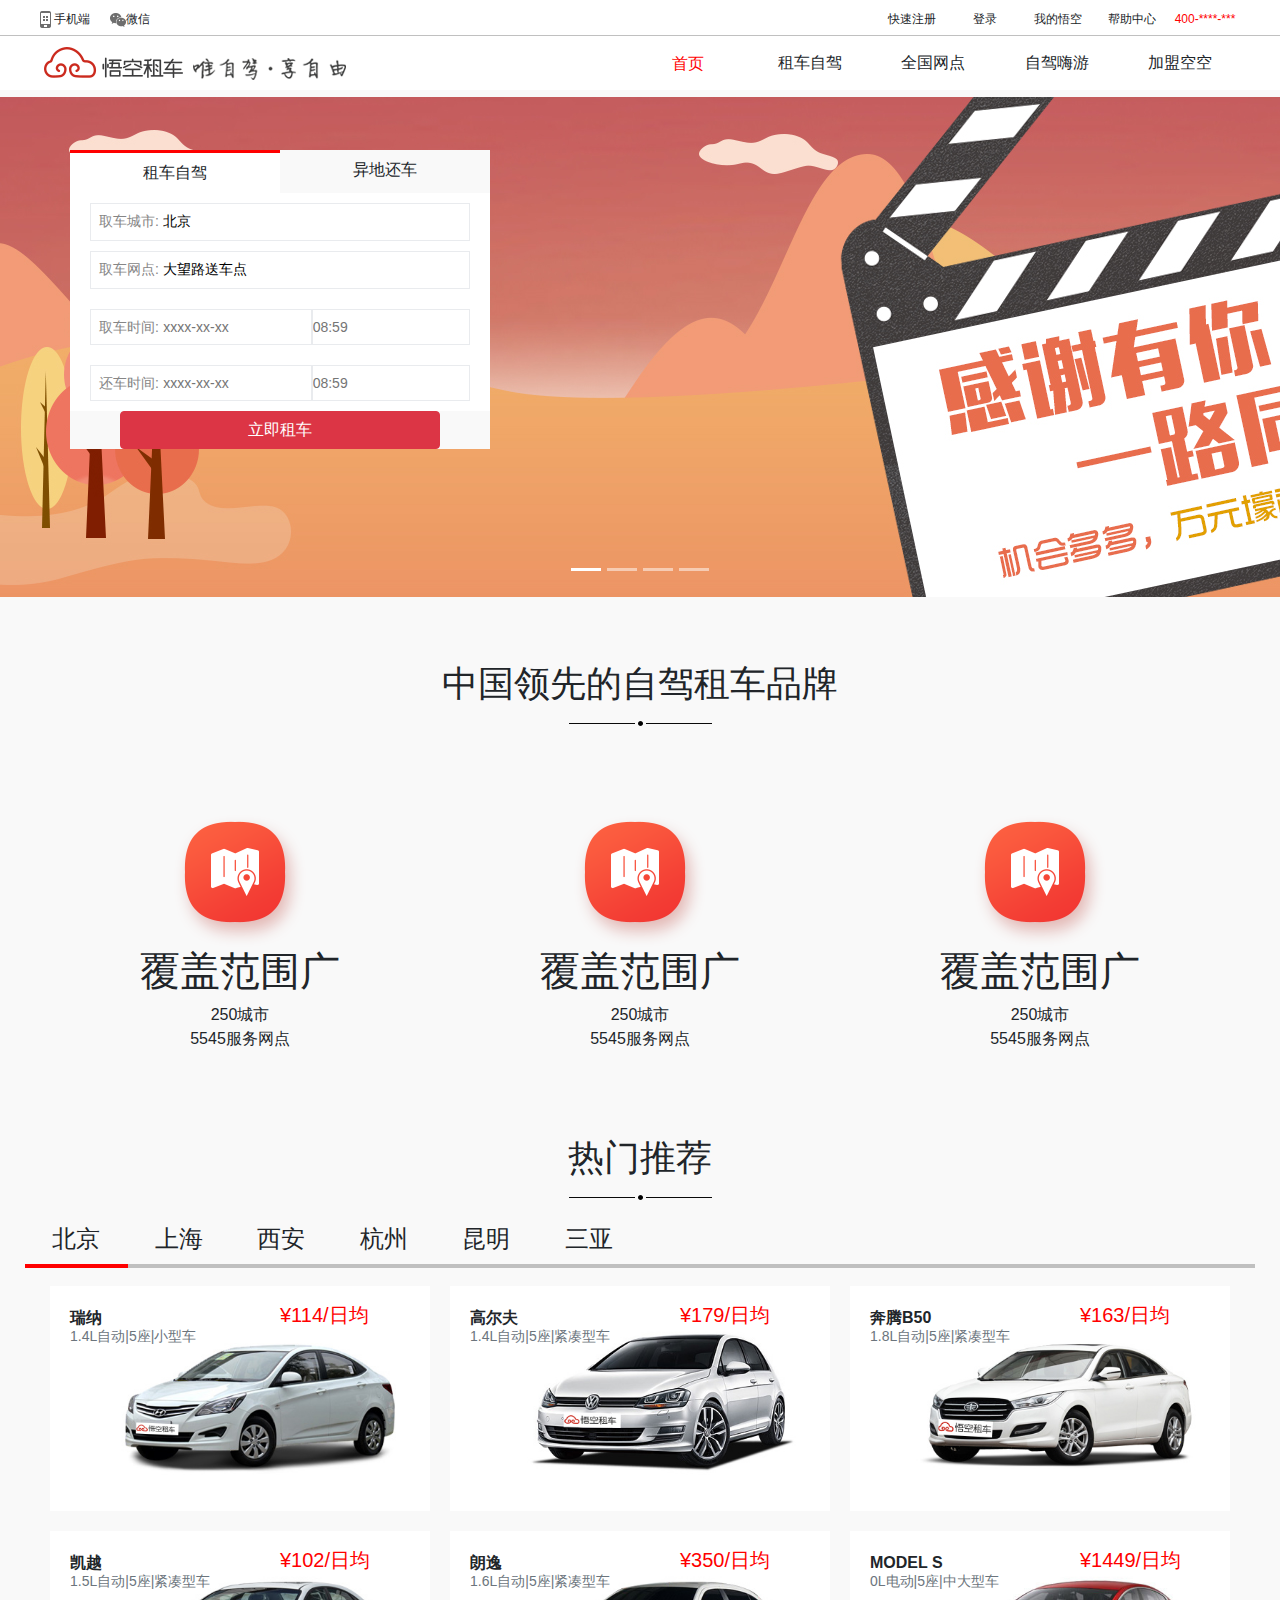
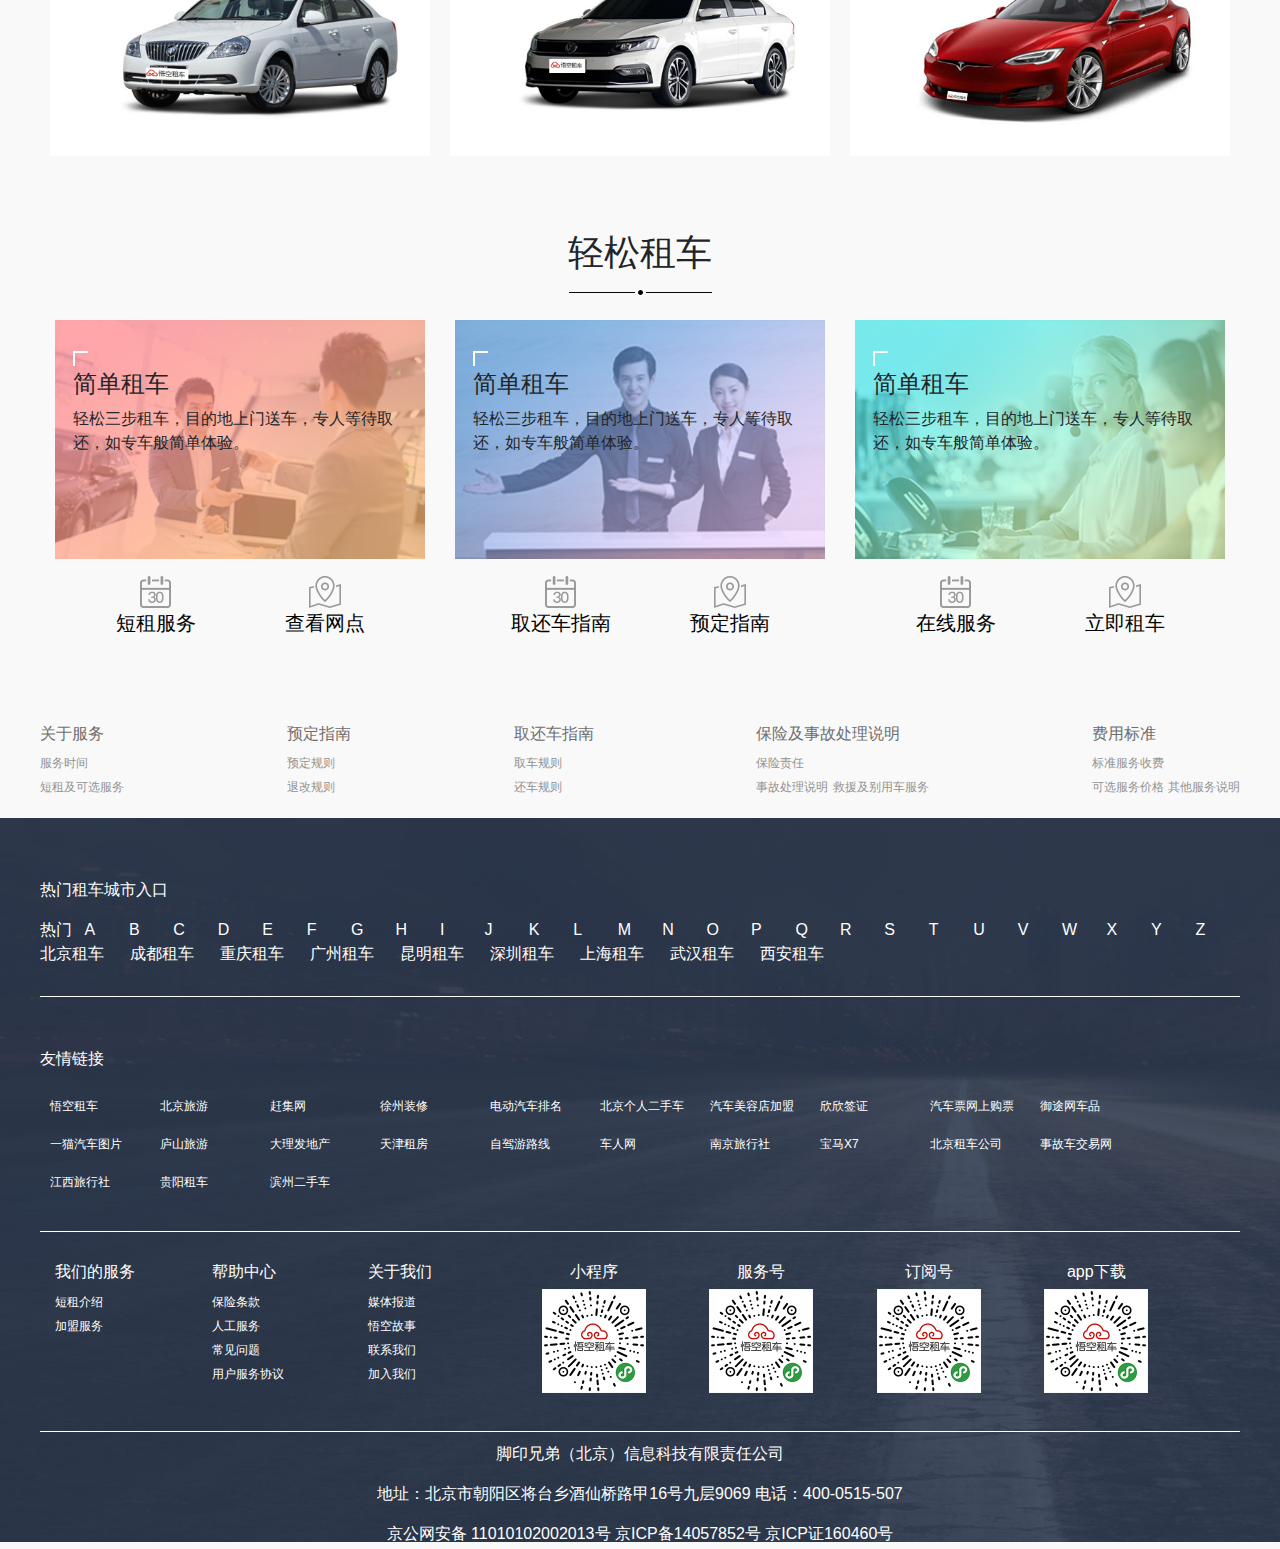
==== public/index.html @ 7f0d79b4 "Initial commit" ====
<!DOCTYPE html>
<html>
<head lang="en">
    <meta charset="UTF-8">
    <title>悟空租车</title>
    <meta name="viewport" content="width=device-width,initial-scale=1.0"/>
    <link rel="stylesheet" href="css/bootstrap.css"/>
    <script src="js/jquery.min.js"></script>
    <script src="js/popper.min.js"></script>
    <script src="js/bootstrap.min.js"></script>
    <link rel="stylesheet" href="css/index.css">

</head>
<body>
    <iframe class="my_header" src="header.html" frameborder="0" scrolling="no"></iframe>
    <div id="lunbo" class="carousel" data-ride="carousel">
        <!-- 轮播的图片-->
        <div class="carousel-inner">
            <div class="carousel-item active">
                <img src="img/wukongzuche/shouyelunbo/lunbo1.JPEG" height="500" width="1920"/></div>
            <div class="carousel-item">
                <img src="img/wukongzuche/shouyelunbo/lunbo2.JPEG" height="500" width="1920"/></div>
            <div class="carousel-item">
                <img src="img/wukongzuche/shouyelunbo/lunbo3.JPEG" height="500" width="1920"/></div>
            <div class="carousel-item">
                <img src="img/wukongzuche/shouyelunbo/lunbo4.JPEG" height="500" width="1920"/></div>
        </div>
        <!-- 导航标识符-->
        <ul class="carousel-indicators ">
            <li class="active " data-target="#lunbo" data-slide-to="0"></li>
            <li class="" data-target="#lunbo" data-slide-to="1"></li>
            <li class="" data-target="#lunbo" data-slide-to="2"></li>
            <li class="" data-target="#lunbo" data-slide-to="3"></li>
        </ul>
    </div>
    <div class="zc-search">
        <div class="row text-center">
            <div class="search-zc col-6  active">租车自驾</div>
            <div class="search-hc col-6  ">异地还车</div>
        </div>
        <div class="search-main-input">
            <label class="pl-2">取车城市:</label>
            <input class="seaech-input" type="text" value="北京" >
        </div>
        <div class="search-main-input">
            <label class="pl-2">取车网点:</label>
            <input class="seaech-input" type="text" value="大望路送车点" >
        </div>
        <div class="search-main-input1 d-flex">
                <div class="col-7">
                    <label class="pl-2">取车时间:</label>
                    <input class="seaech-input" type="text" placeholder="xxxx-xx-xx" >
                </div>
                <div class="col-5">
                    <input class="hour" type="text" placeholder="08:59">
                </div>
        </div>
        <div class="search-main-input1 d-flex">
                <div class="col-7">
                    <label class="pl-2">还车时间:</label>
                    <input class="seaech-input" type="text" placeholder="xxxx-xx-xx"  >
                </div>
                <div class="col-5">
                    <input class="hour" type="text" placeholder="08:59">
                </div>
        </div>
        <div class="text-center"><button class="btn btn-danger">立即租车</button></div>
    </div>
    <div class="zc-slogan">
        <div>中国领先的自驾租车品牌</div>
        <p><img src="img/wukongzuche/body/slogan.png" height="5" width="143"/></p>
    </div>
    <div class="desc row">
        <div class="col-4 text-center">
            <img src="img/wukongzuche/body/range_icon.png" height="132" width="132"/>
            <div class="description">
                <h1>覆盖范围广</h1>
                <p>250城市</p>
                <p>5545服务网点</p>
            </div>
        </div>
        <div class="col-4 text-center">
            <img src="img/wukongzuche/body/range_icon.png" height="132" width="132"/>
            <div class="description">
                <h1>覆盖范围广</h1>
                <p>250城市</p>
                <p>5545服务网点</p>
            </div>
        </div>
        <div class="col-4 text-center">
            <img src="img/wukongzuche/body/range_icon.png" height="132" width="132"/>
            <div class="description">
                <h1>覆盖范围广</h1>
                <p>250城市</p>
                <p>5545服务网点</p>
            </div>
        </div>
    </div>
    <div class="zc-slogan">
        <div>热门推荐</div>
        <p><img src="img/wukongzuche/body/slogan.png" height="5" width="143"/></p>
    </div>
    <div class="hot-recommend">
        <div class="row">
            <h4 class="col-1 active">北京</h4>
            <h4 class="col-1">上海</h4>
            <h4 class="col-1">西安</h4>
            <h4 class="col-1">杭州</h4>
            <h4 class="col-1">昆明</h4>
            <h4 class="col-1">三亚</h4>
            <h4 class="col-1"></h4>
            <h4 class="col-1"></h4>
            <h4 class="col-1"></h4>
            <h4 class="col-1"></h4>
            <h4 class="col-1"></h4>
            <h4 class="col-1"></h4>
        </div>
        <div class="zc-model-list d-flex">
            <div class="zc-model-item">
                <div class="zc-model-item-brand">瑞纳</div>
                <p class="zc-model-item-jianjie">1.4L自动|5座|小型车</p>
                <p class="zc-model-item-price">¥114/日均</p>
                <div class="zc-model-item-img"><img src="img/wukongzuche/body/beijing/1.jpg"  width="300px"/></div>
            </div>
            <div class="zc-model-item">
                <div class="zc-model-item-brand">高尔夫</div>
                <p class="zc-model-item-jianjie">1.4L自动|5座|紧凑型车</p>
                <p class="zc-model-item-price">¥179/日均</p>
                <div class="zc-model-item-img"><img src="img/wukongzuche/body/beijing/2.jpg"  width="300px"/></div>
            </div>
            <div class="zc-model-item">
                <div class="zc-model-item-brand">奔腾B50</div>
                <p class="zc-model-item-jianjie">1.8L自动|5座|紧凑型车</p>
                <p class="zc-model-item-price">¥163/日均</p>
                <div class="zc-model-item-img"><img src="img/wukongzuche/body/beijing/3.jpg"  width="300px"/></div>
            </div>
            <div class="zc-model-item">
                <div class="zc-model-item-brand">凯越</div>
                <p class="zc-model-item-jianjie">1.5L自动|5座|紧凑型车</p>
                <p class="zc-model-item-price">¥102/日均</p>
                <div class="zc-model-item-img"><img src="img/wukongzuche/body/beijing/4.jpg"  width="300px"/></div>
            </div>
            <div class="zc-model-item">
                <div class="zc-model-item-brand">朗逸</div>
                <p class="zc-model-item-jianjie">1.6L自动|5座|紧凑型车</p>
                <p class="zc-model-item-price">¥350/日均</p>
                <div class="zc-model-item-img"><img src="img/wukongzuche/body/beijing/5.jpg"  width="300px"/></div>
            </div>
            <div class="zc-model-item">
                <div class="zc-model-item-brand">MODEL S</div>
                <p class="zc-model-item-jianjie">0L电动|5座|中大型车</p>
                <p class="zc-model-item-price">¥1449/日均</p>
                <div class="zc-model-item-img"><img src="img/wukongzuche/body/beijing/6.jpg"  width="300px"/></div>
            </div>
        </div>
    </div>
    <div class="zc-slogan">
        <div>轻松租车</div>
        <p><img src="img/wukongzuche/body/slogan.png" height="5" width="143"/></p>
    </div>
    <div class="zc-serve mb-5">
        <div class="zc-serve-item row">
            <div class="col-4">
                <div>
                    <img src="img/wukongzuche/body/img_1.png"  width="370"/>
                    <div class="zx-serve-item-imgdesc p-3">
                        <img src="img/wukongzuche/body/zuoshang.png" height="15" width="15"/>
                        <h4>简单租车</h4>
                        <span>轻松三步租车，目的地上门送车，专人等待取还，如专车般简单体验。</span>
                    </div>
                </div>
                <div class="d-flex justify-content-around m-3">
                    <div>
                        <img src="img/wukongzuche/body/duanzu.png" height="32" width="31"/><br>
                        <a href="#">短租服务</a>
                    </div>
                    <div>
                        <img src="img/wukongzuche/body/weizhi.png" height="32" width="32"/><br>
                        <a href="#">查看网点</a>
                    </div>
                </div>
            </div>
            <div class="col-4">
                <div>
                    <img src="img/wukongzuche/body/img_2.png"  width="370"/>
                    <div class="zx-serve-item-imgdesc p-3">
                        <img src="img/wukongzuche/body/zuoshang.png" height="15" width="15"/>
                        <h4>简单租车</h4>
                        <span>轻松三步租车，目的地上门送车，专人等待取还，如专车般简单体验。</span>
                    </div>
                </div>
                <div class="d-flex justify-content-around m-3">
                    <div>
                        <img src="img/wukongzuche/body/duanzu.png" height="32" width="31"/><br>
                        <a href="#">取还车指南</a>
                    </div>
                    <div>
                        <img src="img/wukongzuche/body/weizhi.png" height="32" width="32"/><br>
                        <a href="#">预定指南</a>
                    </div>
                </div>
            </div>
            <div class="col-4">
                <div>
                    <img src="img/wukongzuche/body/img_3.png"  width="370"/>
                    <div class="zx-serve-item-imgdesc p-3">
                        <img src="img/wukongzuche/body/zuoshang.png" height="15" width="15"/>
                        <h4>简单租车</h4>
                        <span>轻松三步租车，目的地上门送车，专人等待取还，如专车般简单体验。</span>
                    </div>
                </div>
                <div class="d-flex justify-content-around m-3">
                    <div>
                        <img src="img/wukongzuche/body/duanzu.png" height="32" width="31"/><br>
                        <a href="#">在线服务</a>
                    </div>
                    <div>
                        <img src="img/wukongzuche/body/weizhi.png" height="32" width="32"/><br>
                        <a href="#">立即租车</a>
                    </div>
                </div>
            </div>
        </div>
    </div>
    <div class="zc-rightAside">
        <ul class="rightAside-box">
            <li class="box-dingdan">
                <a href="#">
                    <img class="pl-1" src="img/wukongzuche/rightaside/order.png"  width="14"/>
                    <br>
                     <span class="pl-1">订</span>
                    <br>
                    <span>单</span>
                </a>
            </li>
            <li class="box-qianbao">2</li>
            <li class="box-kefu">3</li>
            <li class="box-bangzhu">4</li>
            <li class="box-shouye">5</li>
        </ul>
    </div>
    <iframe class="my_footer" src="footer.html" frameborder="0" scrolling="no"></iframe>
</body>
</html>
---- public/css/index.css ----
*{margin:0px;padding:0px;}
body{
    background: #f9f9f9;
    position:relative;
}
#lunbo{
    position:relative;
}
iframe.my_header {
    width:100%;
    height:90px;
    margin:0 auto;
}
iframe.my_footer{
    width:100%;
    height:840px;
    margin:0 auto;
}
div.zc-slogan div{
    margin-top:60px;
    text-align: center;
    font-size: 36px;
}
div.zc-slogan p{text-align: center;}
div.desc{
    width:1200px;
    margin: 80px auto;
    cursor: pointer;
}
div.desc div.col-4 div.description p{
    margin:0;
}
div.hot-recommend,div.zc-model-list,div.zc-serve-item{
    width:1200px;
    margin:0 auto;
}
div.hot-recommend div.row h4{
    text-align: center;
    padding-bottom: 10px;
    border-bottom: 4px solid #c0c0c0;
}
div.hot-recommend div.row h4.active{
    border-bottom: 4px solid red;
}
div.zc-model-list{

    align-items: flex-start;
    flex-wrap: wrap;
}
div.zc-model-list div.zc-model-item{
    background:#fff;
    position:relative;
    width:380px;
    margin:10px;
    cursor: pointer;
    box-shadow:0px 0px 0px #888888 ;
    transition: all 0.5s ease-in-out;
}
div.zc-model-list div.zc-model-item:hover{
    box-shadow:10px 10px 5px #c8cbcf;
}
div.zc-model-list div.zc-model-item div.zc-model-item-img{
   margin-left:60px
}
div.zc-model-list div.zc-model-item div.zc-model-item-brand{
    font-size: 16px;
    font-weight: 700;
    position:absolute;
    top:20px;
    left:20px;
}
div.zc-model-list div.zc-model-item p.zc-model-item-jianjie{
    font-size:14px;
    color: #6c757d;
    position:absolute;
    top: 40px;
    left:20px;
}
div.zc-model-list div.zc-model-item p.zc-model-item-price{
    font-size:20px;
    color:red;
    position:absolute;
    top:14px;
    left:230px;
}

div.zc-serve div.zc-serve-item div.col-4{
    transition: all 0.5s;
}
div.zc-serve div.zc-serve-item div.col-4 div:first-child{
    position:relative;
}
div.zc-serve div.zc-serve-item div.col-4 div:first-child div{
    position: absolute;
    top:10px;
    left:2px;
}
div.zc-serve div.zc-serve-item div.col-4:hover{
    box-shadow:10px 10px 5px #c8cbcf;
}
div.zc-serve div.zc-serve-item div.col-4 div.d-flex div{
    text-align: center;
    cursor: pointer;
    font-size: 20px;
}
div.zc-serve div.zc-serve-item div.col-4 div.d-flex div a{
    color:#000000;
}
div.zc-serve div.zc-serve-item div.col-4 div.d-flex div a:hover{
    text-decoration: none;
    color:red;
}
div.zc-rightAside{
    position: fixed;
    bottom:0px;
    left:1480px;
}
div.zc-rightAside ul{
    list-style: none;
    text-align: center;
}
div.zc-rightAside ul.rightAside-box li{
    width:36px;height:76px;background:#9fcdff;
    color:#ffffff;
    margin-top:2px;
    border-radius: 5px;
}
div.zc-rightAside ul.rightAside-box li:hover{
    background:#c82333;
}
div.zc-rightAside ul.rightAside-box li a{
    color:#ffffff;
}
div.zc-rightAside ul.rightAside-box li a:hover{
    text-decoration: none;
}
div.zc-rightAside ul.rightAside-box li a span{
    font-size:12px;
}
div.zc-search{
    background-color: #fff;
    width:420px;
    position: absolute;
    top: 150px;left:70px;
}
div.zc-search div.text-center{
    width:420px;margin:0;
    background-color:#f9f9f9;
}
div.zc-search div.row>div{
    padding:8px 0;
}
div.zc-search div.row div.active{
    border-top:3px solid red;
    background: #fff;
}
div.zc-search div.search-main-input{
    border:1px solid #e9ebee;
    margin:10px 20px;
}
div.zc-search input{
    border:0;
    font-size:14px;line-height: 34px;
}
div.zc-search label{
    font-size:14px;color:rgb(134,134,134)
}
div.zc-search div button{
    width:320px;
}
div.zc-search div.search-main-input1{
    width:100%;padding:10px 20px;
}
div.zc-search div.search-main-input1 .col-7{
    width:70%;
    height:36px;
    padding: 0px;
    border:1px solid #e9ebee;
}
div.zc-search div.search-main-input1 .col-7 input{
    width:120px;
}
div.zc-search div.search-main-input1 .col-5 input{
    width:130px;
}
div.zc-search div.search-main-input1 .col-5{
    width:30%;
    height:36px;
    padding:0px;
    border:1px solid #e9ebee;
}
div.zc-search input.hour{
    height:33px;
}
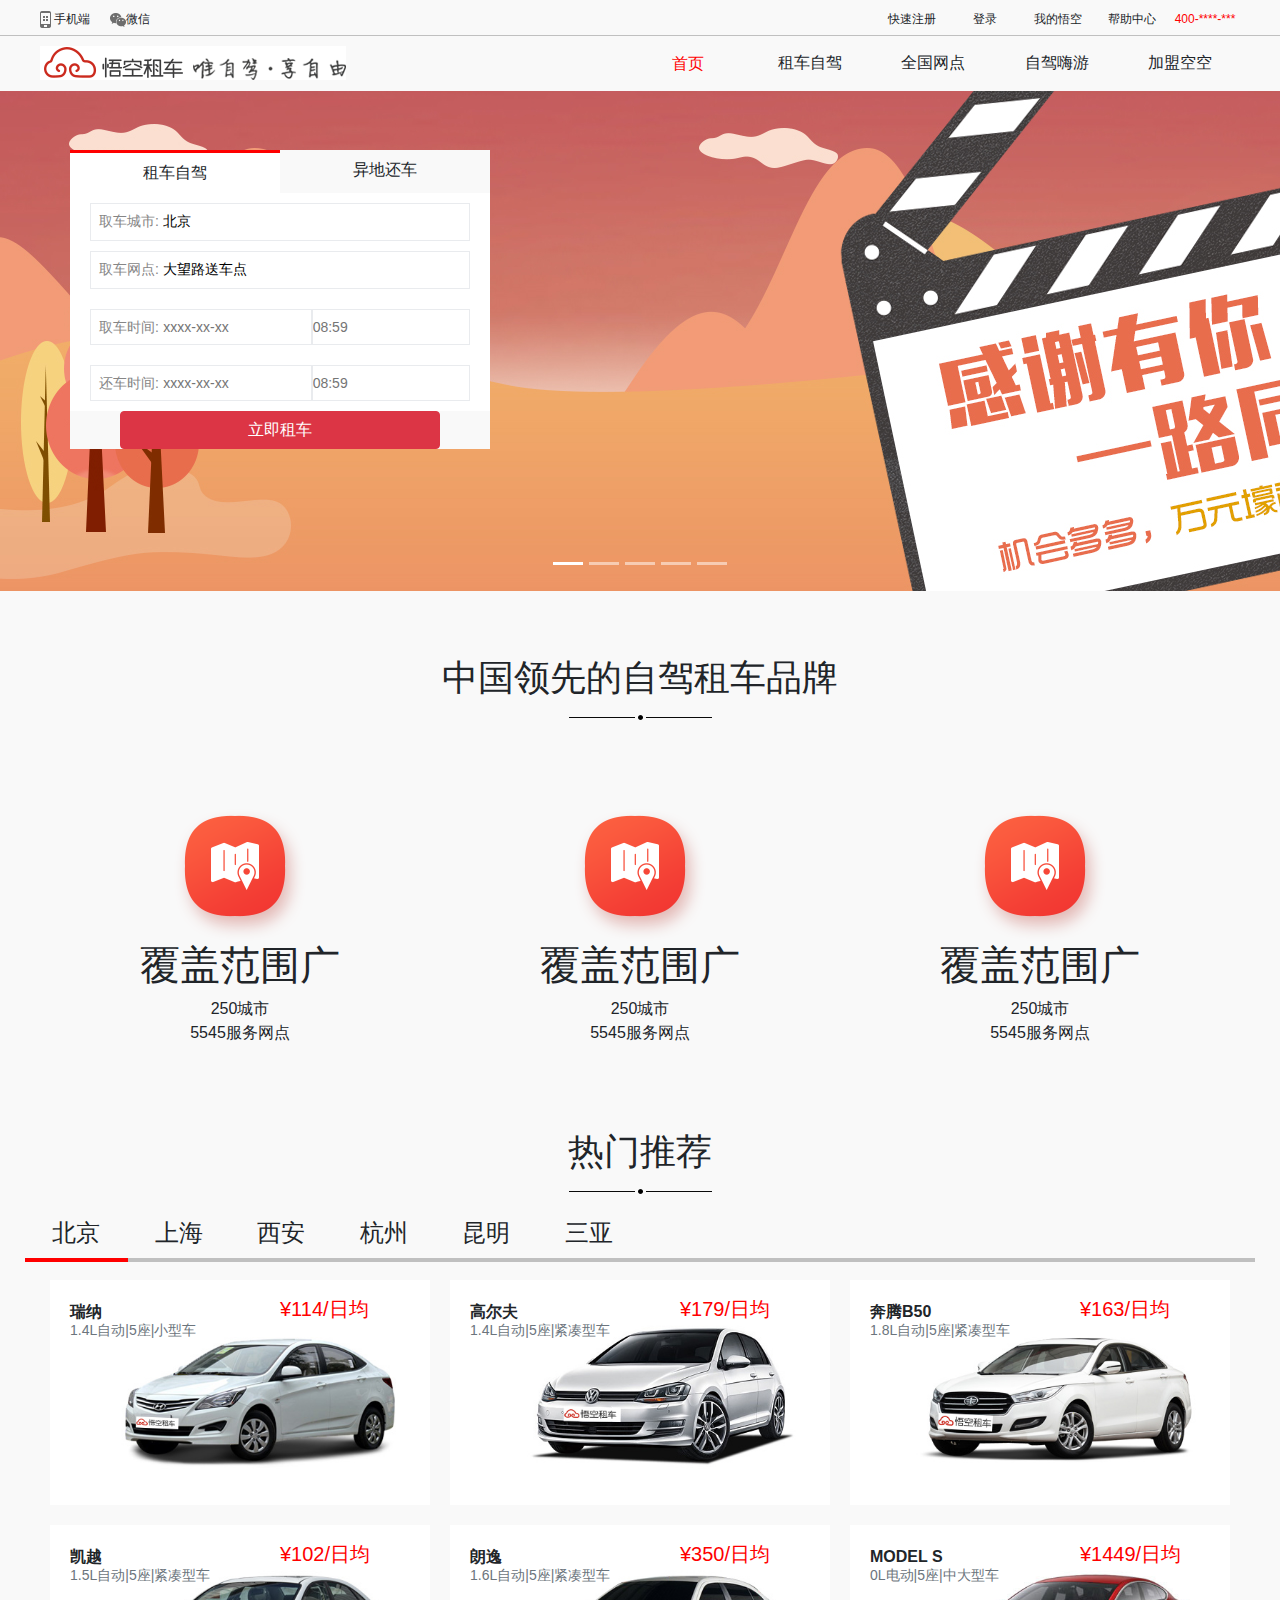
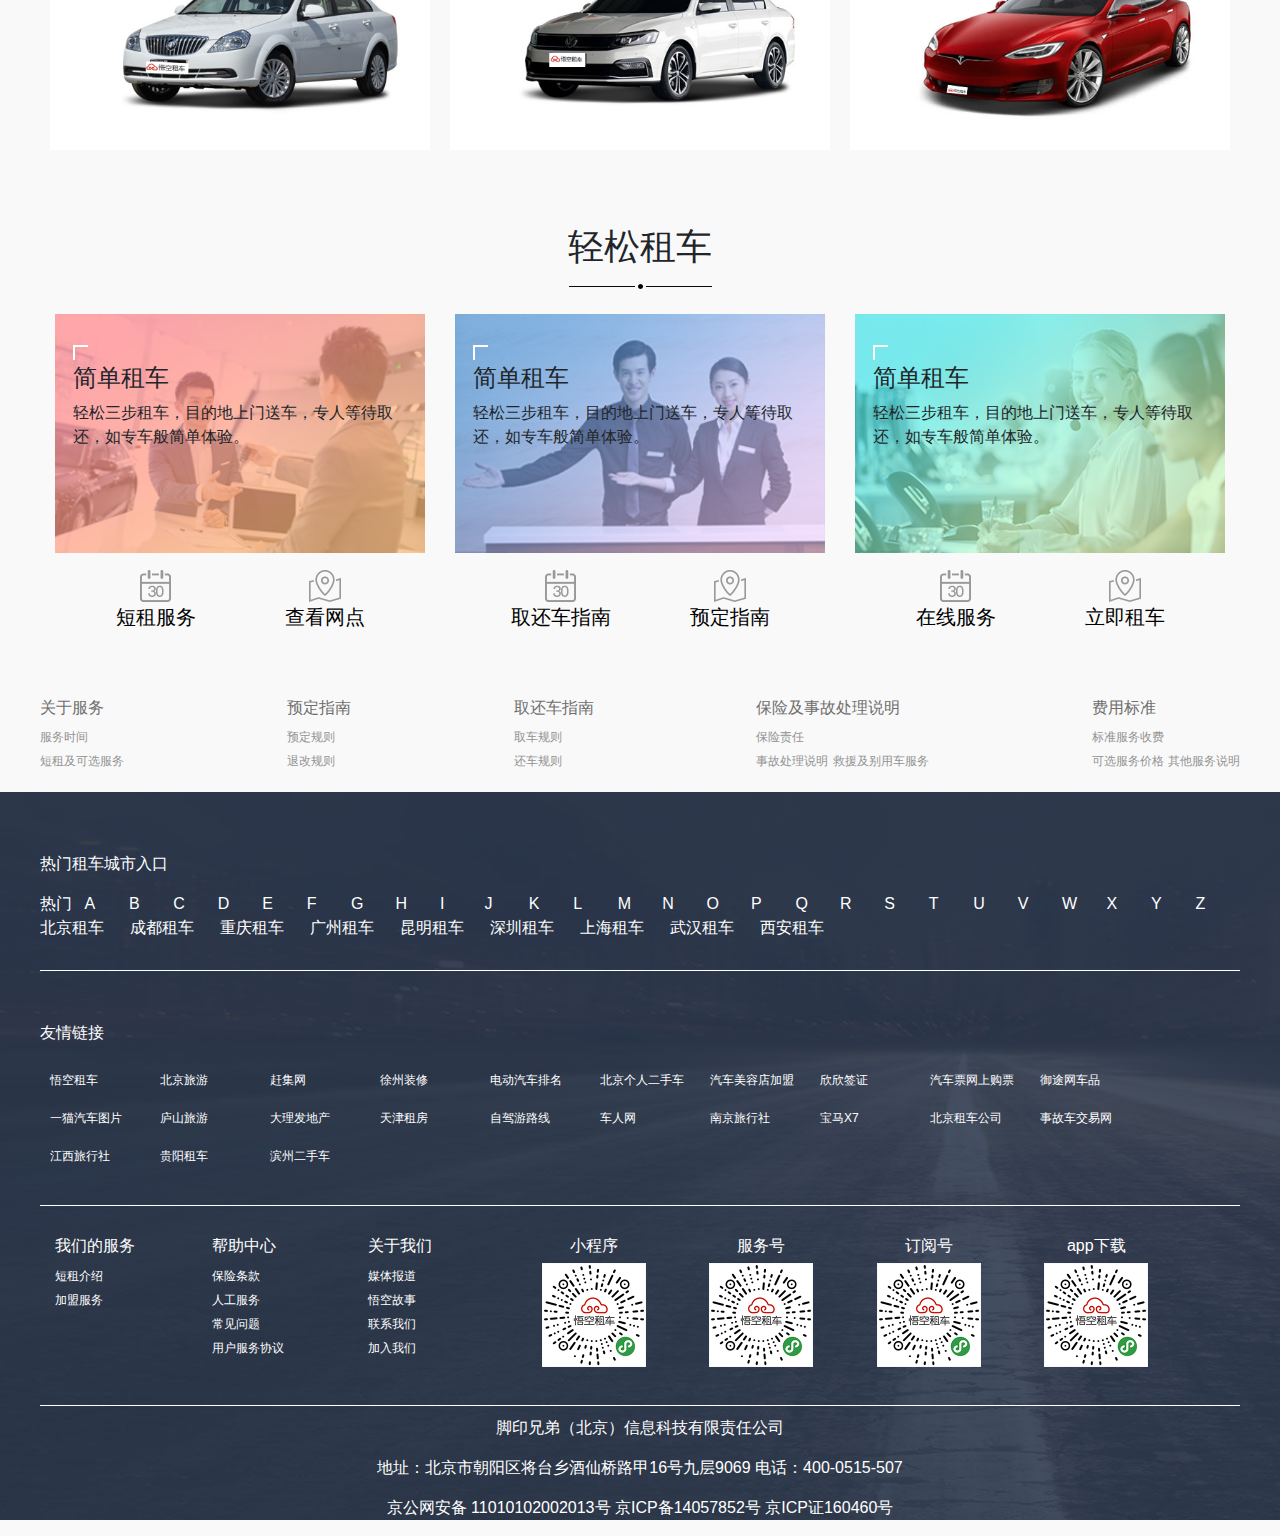
==== commit e58beced: "ldl" ====
--- a/public/index.html
+++ b/public/index.html
@@ -9,10 +9,51 @@
     <script src="js/popper.min.js"></script>
     <script src="js/bootstrap.min.js"></script>
     <link rel="stylesheet" href="css/index.css">
+    <link rel="stylesheet" href="css/header.css">
+    <link rel="stylesheet" href="css/footer.css">
 
 </head>
 <body>
-    <iframe class="my_header" src="header.html" frameborder="0" scrolling="no"></iframe>
+    <header id="header" class="w-100">
+        <div class="little-header">
+            <ul class="nav-left">
+                <li>
+                    <div class="header-phone">
+                        <img src="img/wukongzuche/daohang/phone.png" height="17" width="11"/> <span>手机端</span>
+                    </div>
+                    <div class="onover-phone d-none">
+                        <img src="img/wukongzuche/daohang/rent-app.png" height="179" width="156"/></div>
+                </li>
+                <li>
+                    <div class="header-weixin">
+                        <img src="img/wukongzuche/daohang/weixin.png" height="14" width="16"/><span>微信</span>
+                    </div>
+                    <div class="onover-weixin d-none">
+                        <img src="img/wukongzuche/daohang/wx-qacode.png" height="179" width="416"/></div>
+                </li>
+            </ul>
+            <ul class="nav-right">
+                <li id="reg">快速注册</li>
+                <li id="login">登录</li>
+                <li id="mywk">我的悟空</li>
+                <li id="help">帮助中心</li>
+                <li class="tel">400-****-***</li>
+            </ul>
+        </div>
+    </header>
+    <nav>
+        <div class="big-header">
+            <img src="img/wukongzuche/daohang/logo.png" height="34" width="306"/>
+            <ul class="big-header-tab">
+                <li class="active">首页</li>
+                <li>租车自驾</li>
+                <li>全国网点</li>
+                <li>自驾嗨游</li>
+                <li>加盟空空</li>
+            </ul>
+
+        </div>
+    </nav>
     <div id="lunbo" class="carousel" data-ride="carousel">
         <!-- 轮播的图片-->
         <div class="carousel-inner">
@@ -24,6 +65,8 @@
                 <img src="img/wukongzuche/shouyelunbo/lunbo3.JPEG" height="500" width="1920"/></div>
             <div class="carousel-item">
                 <img src="img/wukongzuche/shouyelunbo/lunbo4.JPEG" height="500" width="1920"/></div>
+            <div class="carousel-item">
+                <img src="img/wukongzuche/shouyelunbo/lunbo5.jpg" height="500" width="1920"/></div>
         </div>
         <!-- 导航标识符-->
         <ul class="carousel-indicators ">
@@ -31,6 +74,7 @@
             <li class="" data-target="#lunbo" data-slide-to="1"></li>
             <li class="" data-target="#lunbo" data-slide-to="2"></li>
             <li class="" data-target="#lunbo" data-slide-to="3"></li>
+            <li class="" data-target="#lunbo" data-slide-to="4"></li>
         </ul>
     </div>
     <div class="zc-search">
@@ -239,6 +283,186 @@
             <li class="box-shouye">5</li>
         </ul>
     </div>
-    <iframe class="my_footer" src="footer.html" frameborder="0" scrolling="no"></iframe>
+    <div class="zc-footer">
+        <div class="zc-footer-anno d-flex justify-content-between">
+            <div>
+                <p class="mb-1">关于服务</p>
+                <a href="javascript:;">服务时间</a><br>
+                <a href="javascript:;">短租及可选服务</a>
+            </div>
+            <div>
+                <p class="mb-1">预定指南</p>
+                <a href="javascript:;">预定规则</a><br>
+                <a href="javascript:;">退改规则</a>
+            </div>
+            <div>
+                <p class="mb-1">取还车指南</p>
+                <a href="javascript:;">取车规则</a><br>
+                <a href="javascript:;">还车规则</a>
+            </div>
+            <div>
+                <p class="mb-1">保险及事故处理说明</p>
+                <a href="javascript:;">保险责任</a><br>
+                <a href="javascript:;">事故处理说明</a>
+                <a href="javascript:;">救援及别用车服务</a>
+            </div>
+            <div>
+                <p class="mb-1">费用标准</p>
+                <a href="javascript:;">标准服务收费</a><br>
+                <a href="javascript:;">可选服务价格</a>
+                <a href="javascript:;">其他服务说明</a>
+            </div>
+        </div>
+        <div></div>
+        <div class="zc-footer-state">
+            <table></table>
+            <div class="zc-footer-state-enter">
+                <p>热门租车城市入口</p>
+                <div class="d-flex remenche">
+                    <a href="#">热门</a>
+                    <a href="#">A</a>
+                    <a href="#">B</a>
+                    <a href="#">C</a>
+                    <a href="#">D</a>
+                    <a href="#">E</a>
+                    <a href="#">F</a>
+                    <a href="#">G</a>
+                    <a href="#">H</a>
+                    <a href="#">I</a>
+                    <a href="#">J</a>
+                    <a href="#">K</a>
+                    <a href="#">L</a>
+                    <a href="#">M</a>
+                    <a href="#">N</a>
+                    <a href="#">O</a>
+                    <a href="#">P</a>
+                    <a href="#">Q</a>
+                    <a href="#">R</a>
+                    <a href="#">S</a>
+                    <a href="#">T</a>
+                    <a href="#">U</a>
+                    <a href="#">V</a>
+                    <a href="#">W</a>
+                    <a href="#">X</a>
+                    <a href="#">Y</a>
+                    <a href="#">Z</a>
+                </div>
+                <div class="d-flex">
+                    <a href="#">北京租车</a>
+                    <a href="#">成都租车</a>
+                    <a href="#">重庆租车</a>
+                    <a href="#">广州租车</a>
+                    <a href="#">昆明租车</a>
+                    <a href="#">深圳租车</a>
+                    <a href="#">上海租车</a>
+                    <a href="#">武汉租车</a>
+                    <a href="#">西安租车</a>
+                </div>
+                <div class="zidingyi"></div>
+            </div>
+            <div class="zc-footer-state-link">
+                <table></table>
+                <p>友情链接</p>
+                <div class="d-flex youqing">
+                    <a href="#">悟空租车</a>
+                    <a href="#">北京旅游</a>
+                    <a href="#">赶集网</a>
+                    <a href="#">徐州装修</a>
+                    <a href="#">电动汽车排名</a>
+                    <a href="#">北京个人二手车</a>
+                    <a href="#">汽车美容店加盟</a>
+                    <a href="#">欣欣签证</a>
+                    <a href="#">汽车票网上购票</a>
+                    <a href="#">御途网车品</a>
+                    <a href="#">一猫汽车图片</a>
+                    <a href="#">庐山旅游</a>
+                    <a href="#">大理发地产</a>
+                    <a href="#">天津租房</a>
+                    <a href="#">自驾游路线</a>
+                    <a href="#">车人网</a>
+                    <a href="#">南京旅行社</a>
+                    <a href="#">宝马X7</a>
+                    <a href="#">北京租车公司</a>
+                    <a href="#">事故车交易网</a>
+                    <a href="#">江西旅行社</a>
+                    <a href="#">贵阳租车</a>
+                    <a href="#">滨州二手车</a>
+                </div>
+                <div class="zidingyi"></div>
+            </div>
+            <div class="zc-footer-state-service row">
+                <div class="col-5 row">
+                    <ul class="col-4">
+                        <li><h6>我们的服务</h6></li>
+                        <li><a href="#">短租介绍</a></li>
+                        <li><a href="#">加盟服务</a></li>
+                        <li></li>
+                        <li></li>
+                    </ul>
+                    <ul class="col-4">
+                        <li><h6>帮助中心</h6></li>
+                        <li><a href="#">保险条款</a></li>
+                        <li><a href="#">人工服务</a></li>
+                        <li><a href="#">常见问题</a></li>
+                        <li><a href="#">用户服务协议</a></li>
+                    </ul>
+                    <ul class="col-4">
+                        <li><h6>关于我们</h6></li>
+                        <li><a href="#">媒体报道</a></li>
+                        <li><a href="#">悟空故事</a></li>
+                        <li><a href="#">联系我们</a></li>
+                        <li><a href="#">加入我们</a></li>
+                    </ul>
+                </div>
+                <div class="col-7 row text-center">
+                    <div class="col-3">
+                        <h6>小程序</h6>
+                        <div>
+                            <img src="img/wukongzuche/footer/xiaochengxu.png" height="104" width="104"/>
+                        </div>
+                    </div>
+                    <div class="col-3">
+                        <h6>服务号</h6>
+                        <div>
+                            <img src="img/wukongzuche/footer/xiaochengxu.png" height="104" width="104"/>
+                        </div>
+                    </div>
+                    <div class="col-3">
+                        <h6>订阅号</h6>
+                        <div>
+                            <img src="img/wukongzuche/footer/xiaochengxu.png" height="104" width="104"/>
+                        </div>
+                    </div>
+                    <div class="col-3">
+                        <h6>app下载</h6>
+                        <div>
+                            <img src="img/wukongzuche/footer/xiaochengxu.png" height="104" width="104"/>
+                        </div>
+                    </div>
+                </div>
+                <div class="zidingyi"></div>
+            </div>
+            <div class="zc-footer-state-power text-center">
+                <p>脚印兄弟（北京）信息科技有限责任公司</p>
+                <p>地址：北京市朝阳区将台乡酒仙桥路甲16号九层9069 电话：400-0515-507</p>
+                <p>京公网安备 11010102002013号  京ICP备14057852号  京ICP证160460号</p>
+            </div>
+        </div>
+    </div>
+    <script>
+        var reg=document.getElementById("reg");
+        var login=document.getElementById("login");
+        var mywk=document.getElementById("mywk");
+        var help=document.getElementById("help");
+        reg.onclick=function(){
+            location.href="reg.html"
+        }
+        login.onclick=function(){
+            location.href="login.html"
+        }
+        help.onclick=function(){
+            location.href="help.html"
+        }
+    </script>
 </body>
 </html>--- a/public/css/index.css
+++ b/public/css/index.css
@@ -5,16 +5,6 @@
 }
 #lunbo{
     position:relative;
-}
-iframe.my_header {
-    width:100%;
-    height:90px;
-    margin:0 auto;
-}
-iframe.my_footer{
-    width:100%;
-    height:840px;
-    margin:0 auto;
 }
 div.zc-slogan div{
     margin-top:60px;
--- a/public/css/header.css
+++ b/public/css/header.css
@@ -0,0 +1,82 @@
+*{
+    margin:0px;padding:0px;
+    list-style: none;
+    text-decoration: none;
+    border: 0;
+    outline: 0;
+    vertical-align: baseline;
+    background: transparent;
+}#header{
+    padding-top:10px;
+    border-bottom:1px solid #c0c0c0;
+ }
+
+#header .little-header{
+    width: 1200px;
+    height:25px;
+    margin: 0 auto;
+    font-size: 12px;
+}
+
+div.little-header ul.nav-left{
+    display:inline-block;
+}
+div.little-header ul.nav-left li{
+    width:70px;
+    float:left;
+}
+div.little-header ul.nav-left li:hover{
+    color:red;
+    cursor: pointer;
+    transform: scale(0.99) translate(1px,1px);
+}
+div.little-header ul.nav-right li:not(:last-child):hover{
+    color:red;
+    transform: scale(0.99) translate(1px,1px);
+    cursor: pointer;
+}
+
+div.little-header ul.nav-right{
+    float:right;
+}
+
+div.little-header ul.nav-right li.tel{
+    color:red;
+}
+div.little-header ul.nav-right li{
+    display:inline-block;
+    width:70px;
+    text-align: center;
+}
+nav {
+    padding-top:10px;
+}
+nav .big-header{
+    width: 1200px;
+    margin: 0 auto;
+    font-size: 12px;
+}
+nav .big-header .big-header-tab{
+    float:right;
+}
+nav .big-header .big-header-tab li{
+    display:inline-block;
+    padding-top:5px;
+    font-size:16px;
+    width:120px;
+    text-align: center;
+}
+nav .big-header .big-header-tab li:hover{
+    color:red;
+    cursor: pointer;
+    transform: scale(0.99) translate(1px,1px);
+}
+nav .big-header .big-header-tab li.active{
+    color:red;
+    transform: scale(0.99) translate(1px,1px);
+    /*box-shadow:10px 10px 5px #888888;*/
+    border-radius: 4px;
+}
+
+
+
--- a/public/css/footer.css
+++ b/public/css/footer.css
@@ -0,0 +1,81 @@
+*{
+    margin:0px;padding:0px;
+    list-style: none;
+    text-decoration: none;
+    border: 0;
+    outline: 0;
+    vertical-align: baseline;
+}
+body{
+    background: #f9f9f9;
+}
+div.zc-footer{
+    width:100%;
+}
+div.zc-footer div.zc-footer-anno{
+    width:1200px;
+    margin:20px auto;
+}
+div.zc-footer div.zc-footer-anno div{
+    text-align: left;
+}
+div.zc-footer div.zc-footer-anno div p{
+    color:#6e6e6e;
+    font-size:16px;
+}
+div.zc-footer div.zc-footer-anno div a{
+    color:#939393;
+    font-size:12px;
+}
+div.zc-footer div.zc-footer-state{
+    color:#ffffff;
+    background:url(../img/wukongzuche/footer/rectangle.png) no-repeat;
+}
+div.zc-footer div.zc-footer-state>div{
+    width:1200px;
+    margin:10px auto;
+}
+div.zc-footer div.zc-footer-state div div.d-flex a:hover{
+    color:#c82333;
+    text-decoration: none;
+}
+div.zc-footer div.zc-footer-state div.zc-footer-state-enter div.remenche a:first-child:hover{
+    color:#ffffff;
+}
+div.zc-footer div.zc-footer-state div.zc-footer-state-enter{
+    margin-top:60px;
+    margin-bottom:50px;
+}
+div.zc-footer div.zc-footer-state div.zidingyi{
+    width:1200px;
+    margin:30px auto  0px  auto;
+    height:1px;
+    background:#ffffff;
+}
+div.zc-footer div.zc-footer-state div.zc-footer-state-link {
+    margin-top:20px;
+}
+div.zc-footer div.zc-footer-state div div.d-flex a{
+    color:#ffffff;
+    display: inline-block;
+    width:90px;
+}
+div.zc-footer div.zc-footer-state div.zc-footer-state-link div.d-flex{
+    flex-wrap: wrap;
+}
+div.zc-footer div.zc-footer-state div.zc-footer-state-link div.d-flex a{
+    display: inline-block;
+    margin:10px;
+    font-size:12px;
+}
+div.zc-footer-state div.zc-footer-state-service>div{
+    margin-top:20px;
+}
+div.zc-footer-state div.zc-footer-state-service>div.col-5 ul li:not(:first-child) a{
+    color: #ffffff;
+    font-size:12px;
+}
+div.zc-footer-state div.zc-footer-state-service>div.col-5 ul li:not(:first-child) a:hover{
+    color:red;text-decoration: none;
+}
+
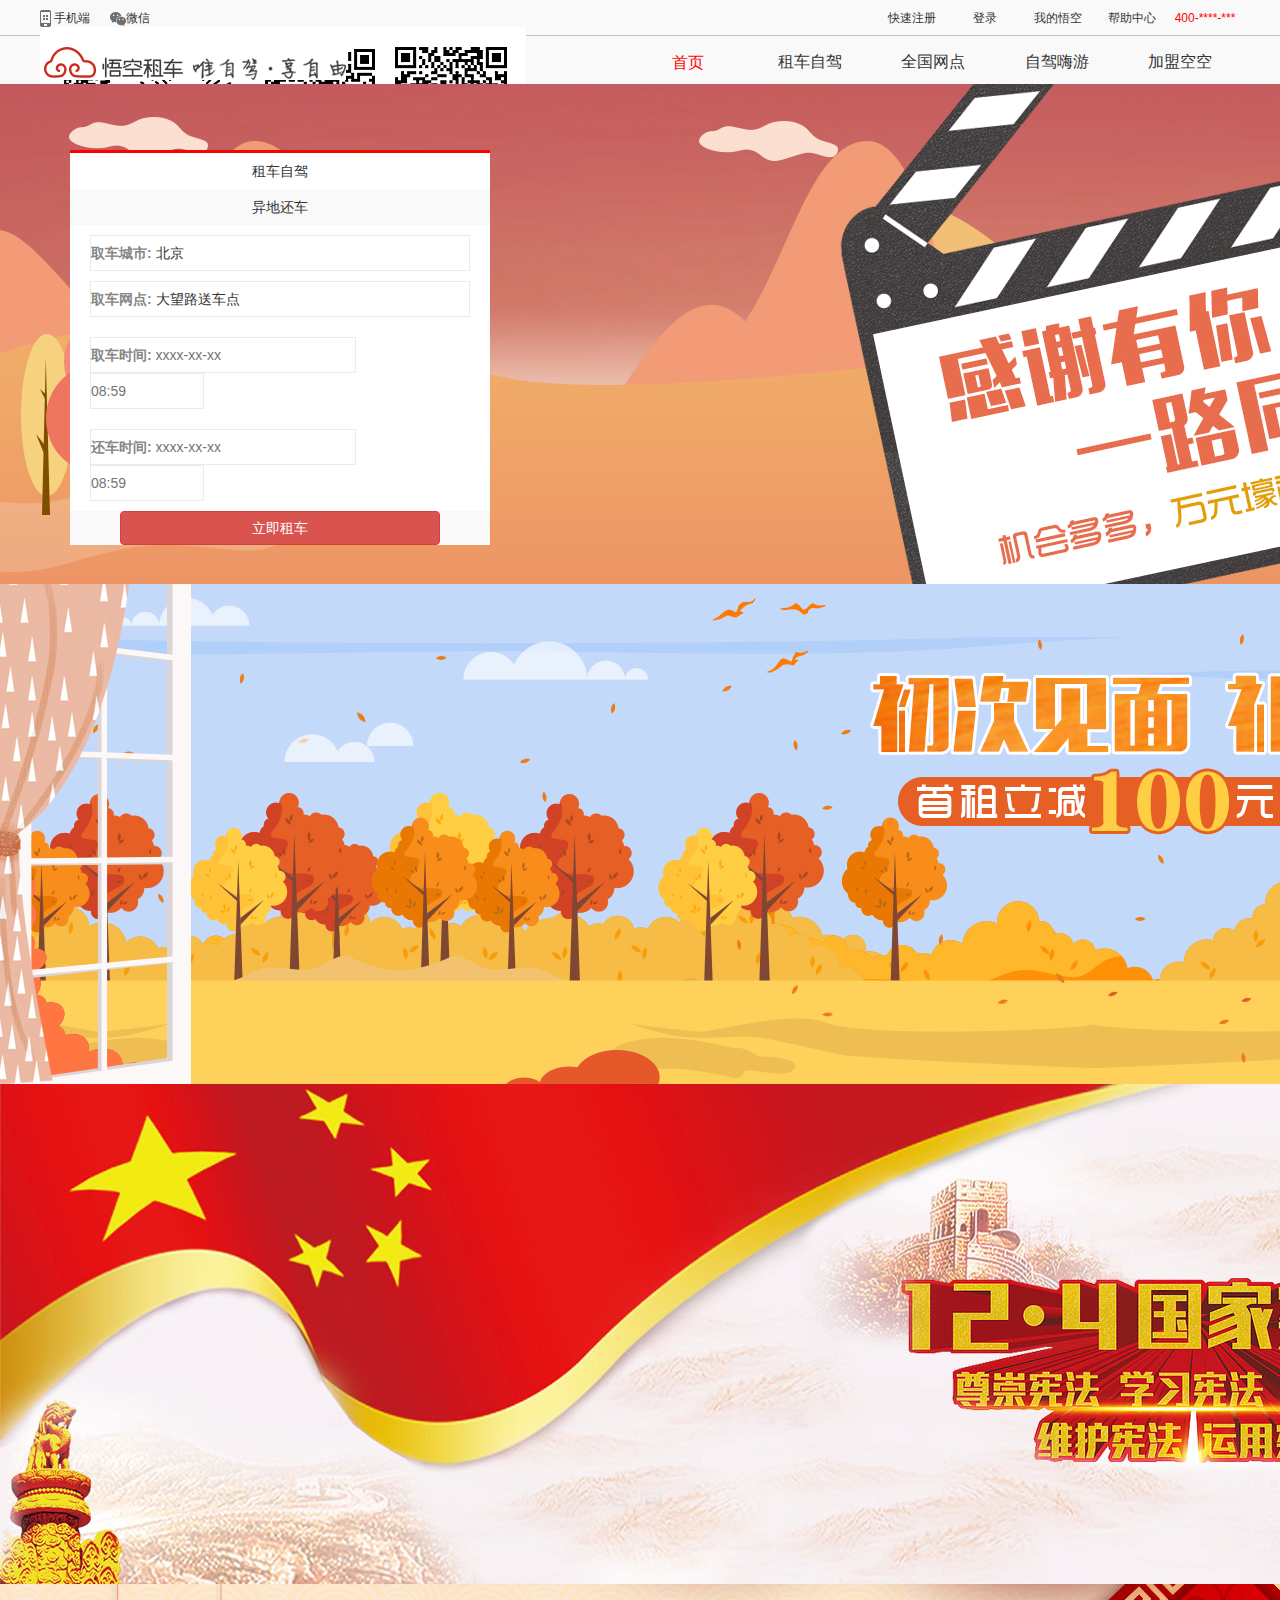
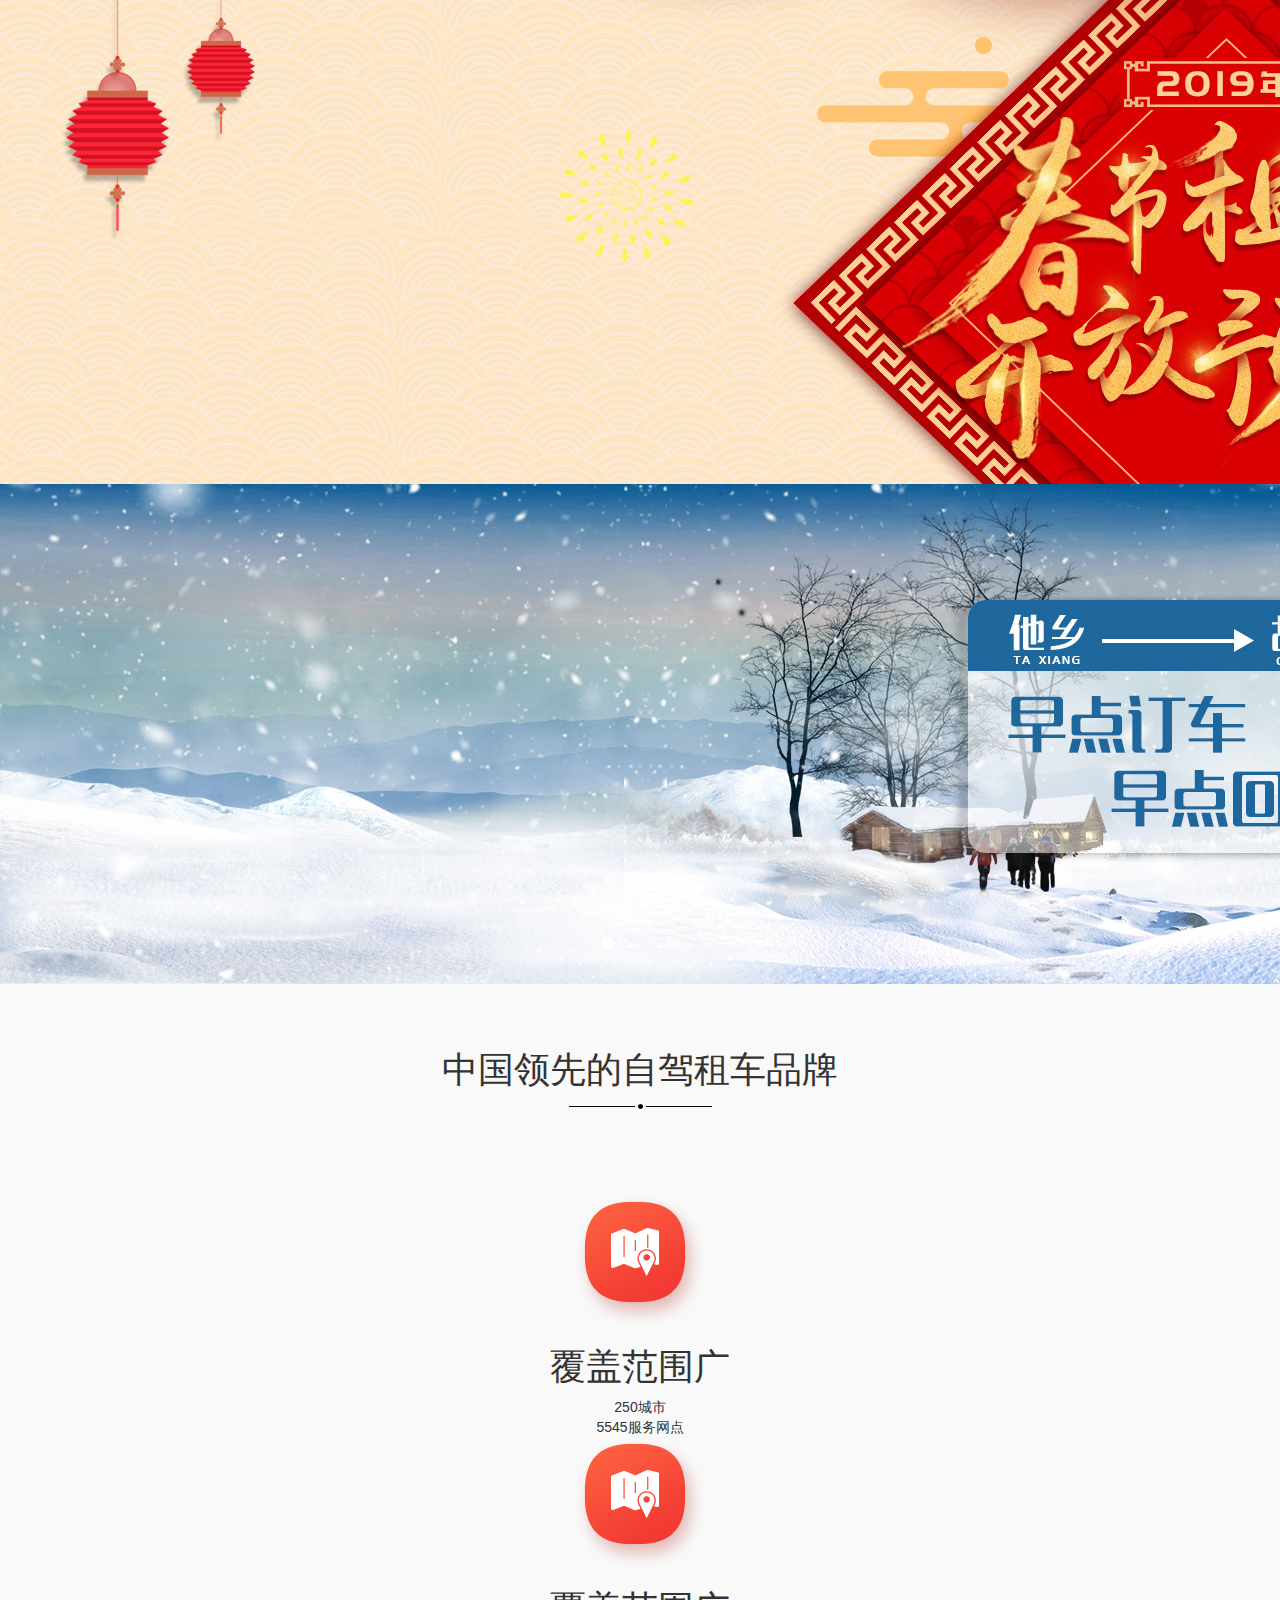
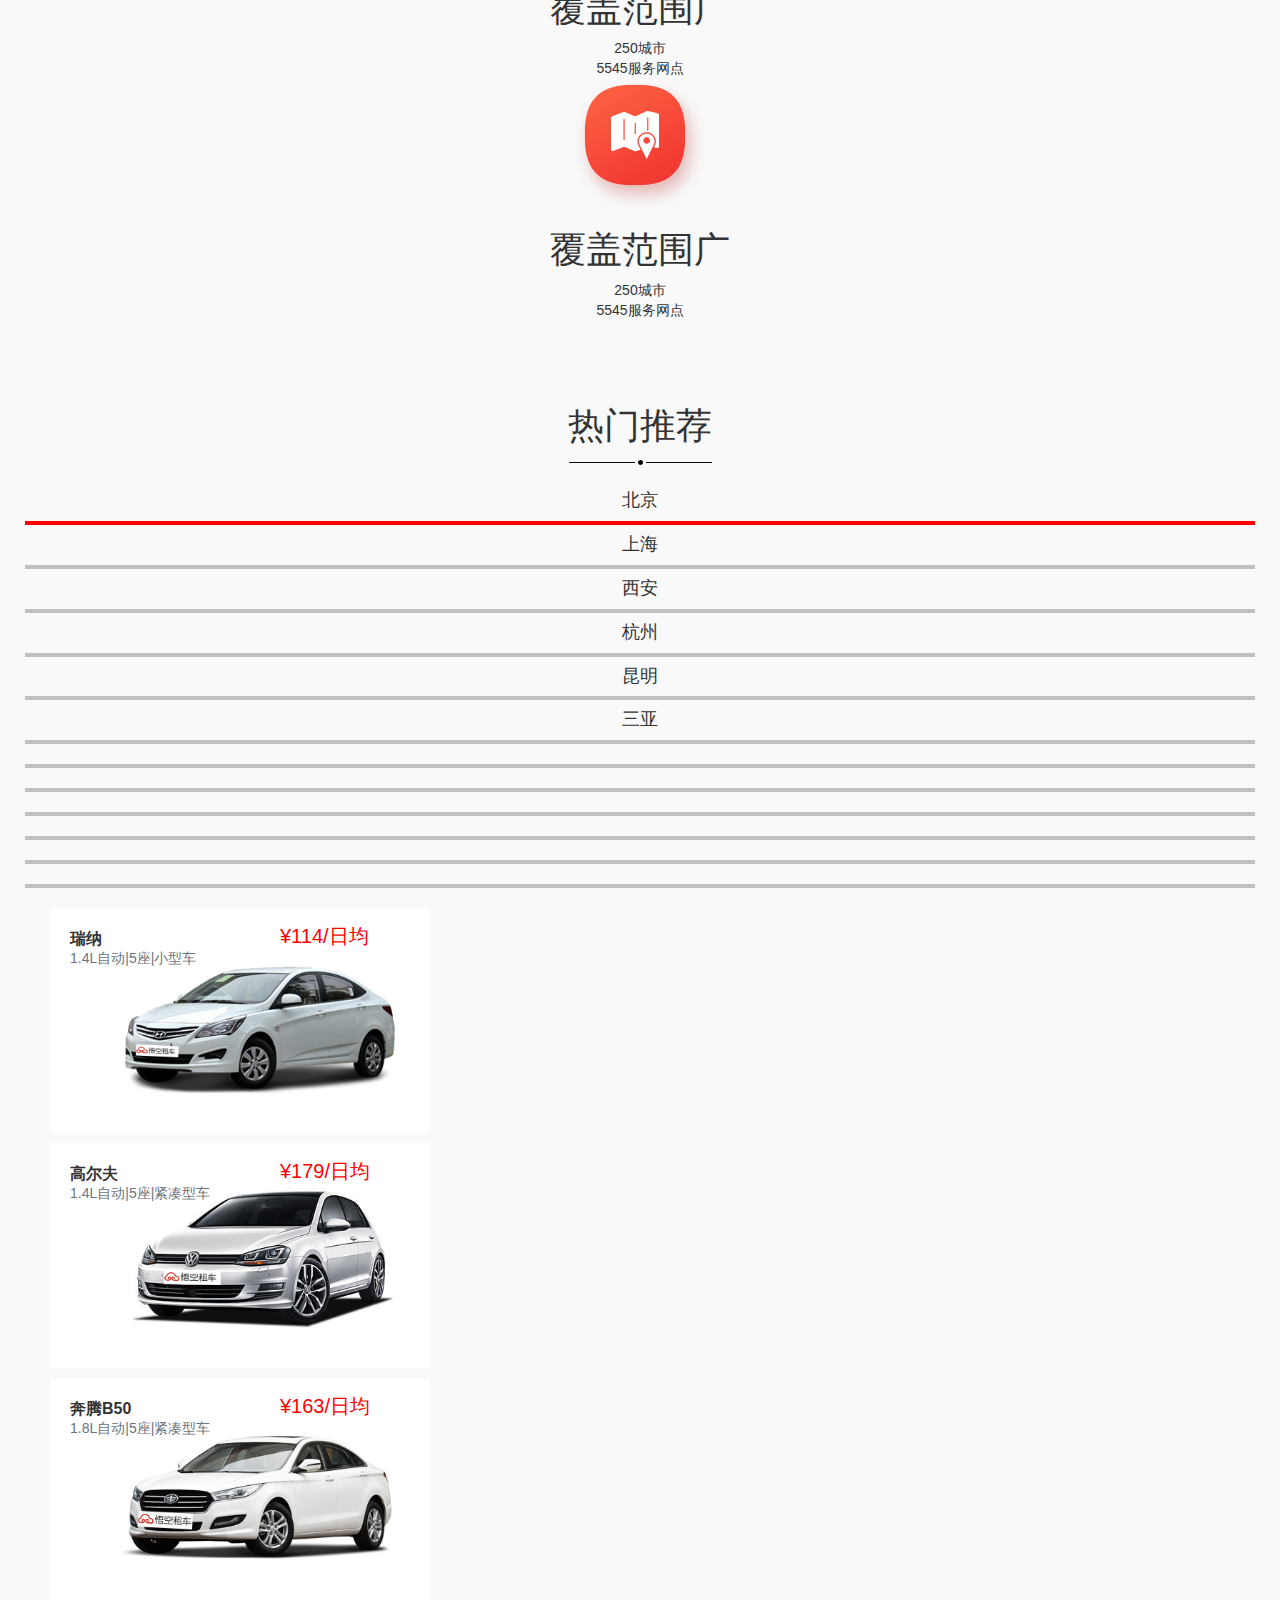
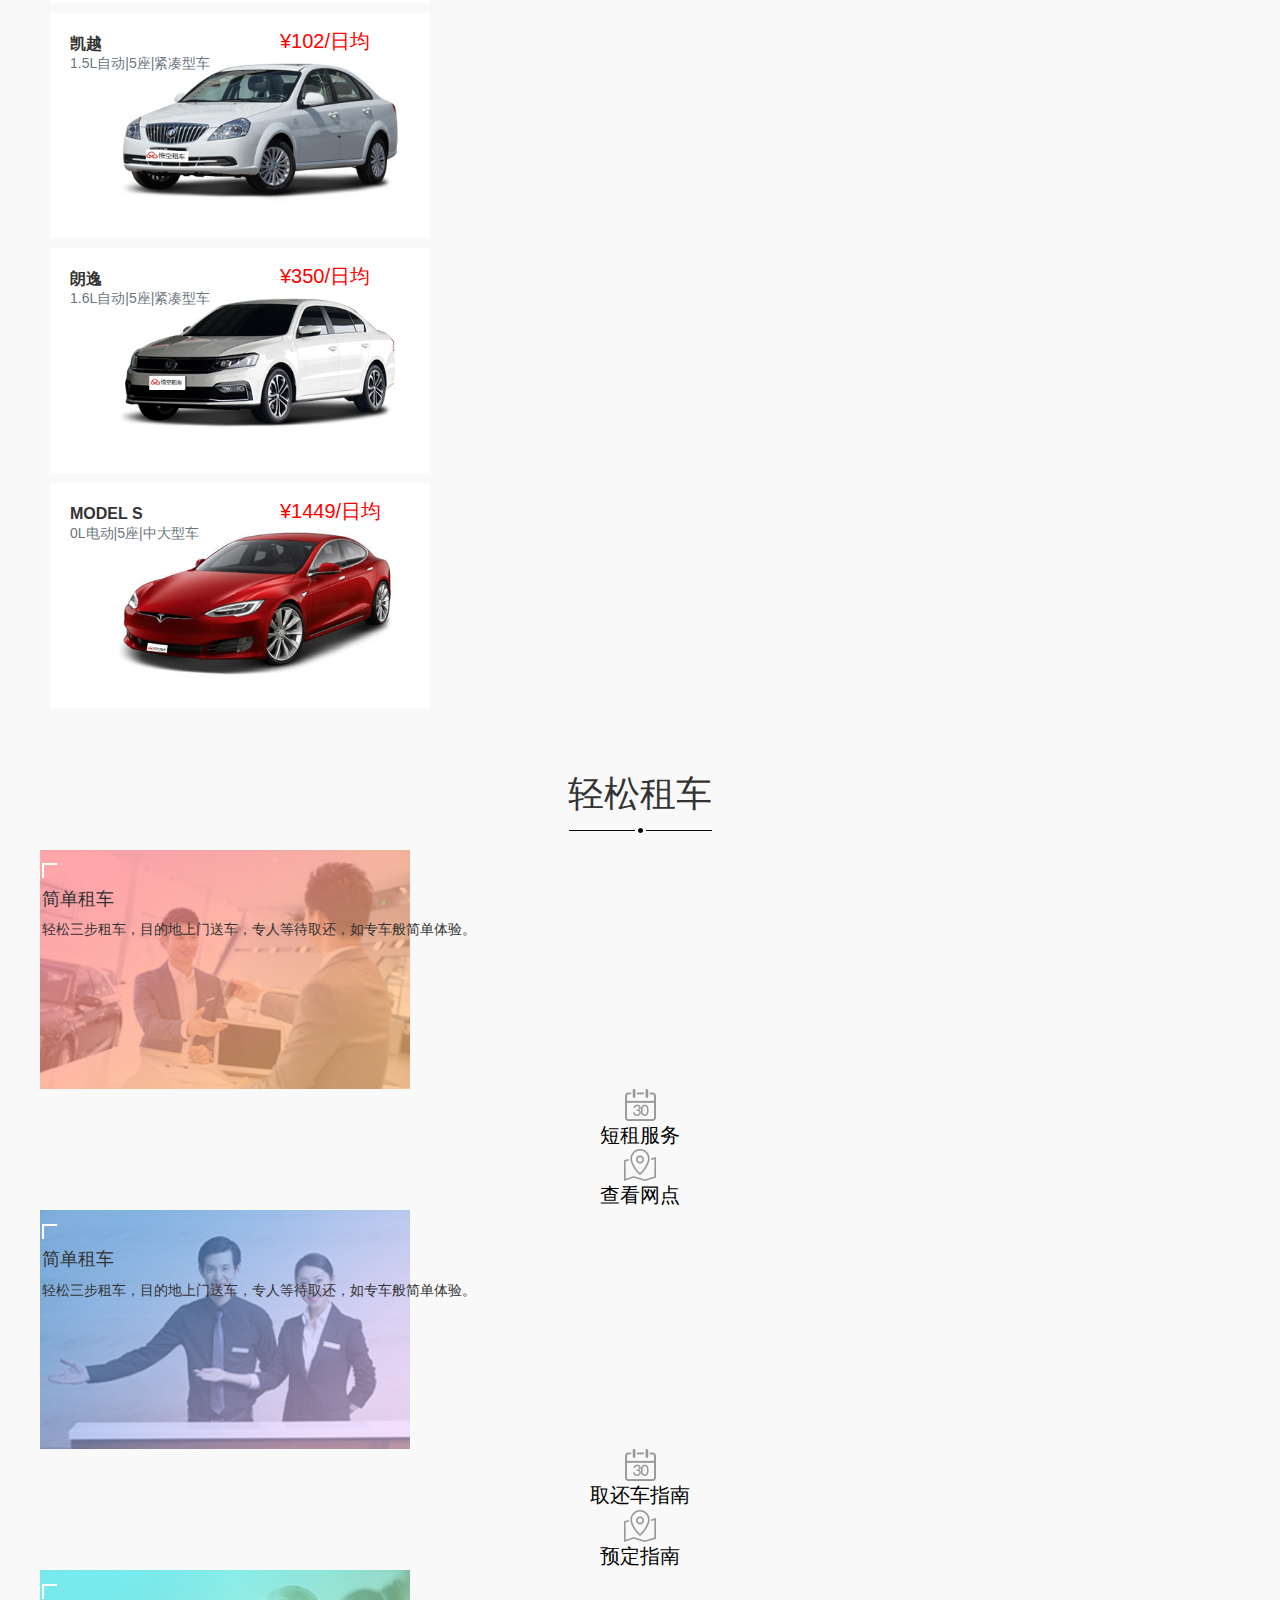
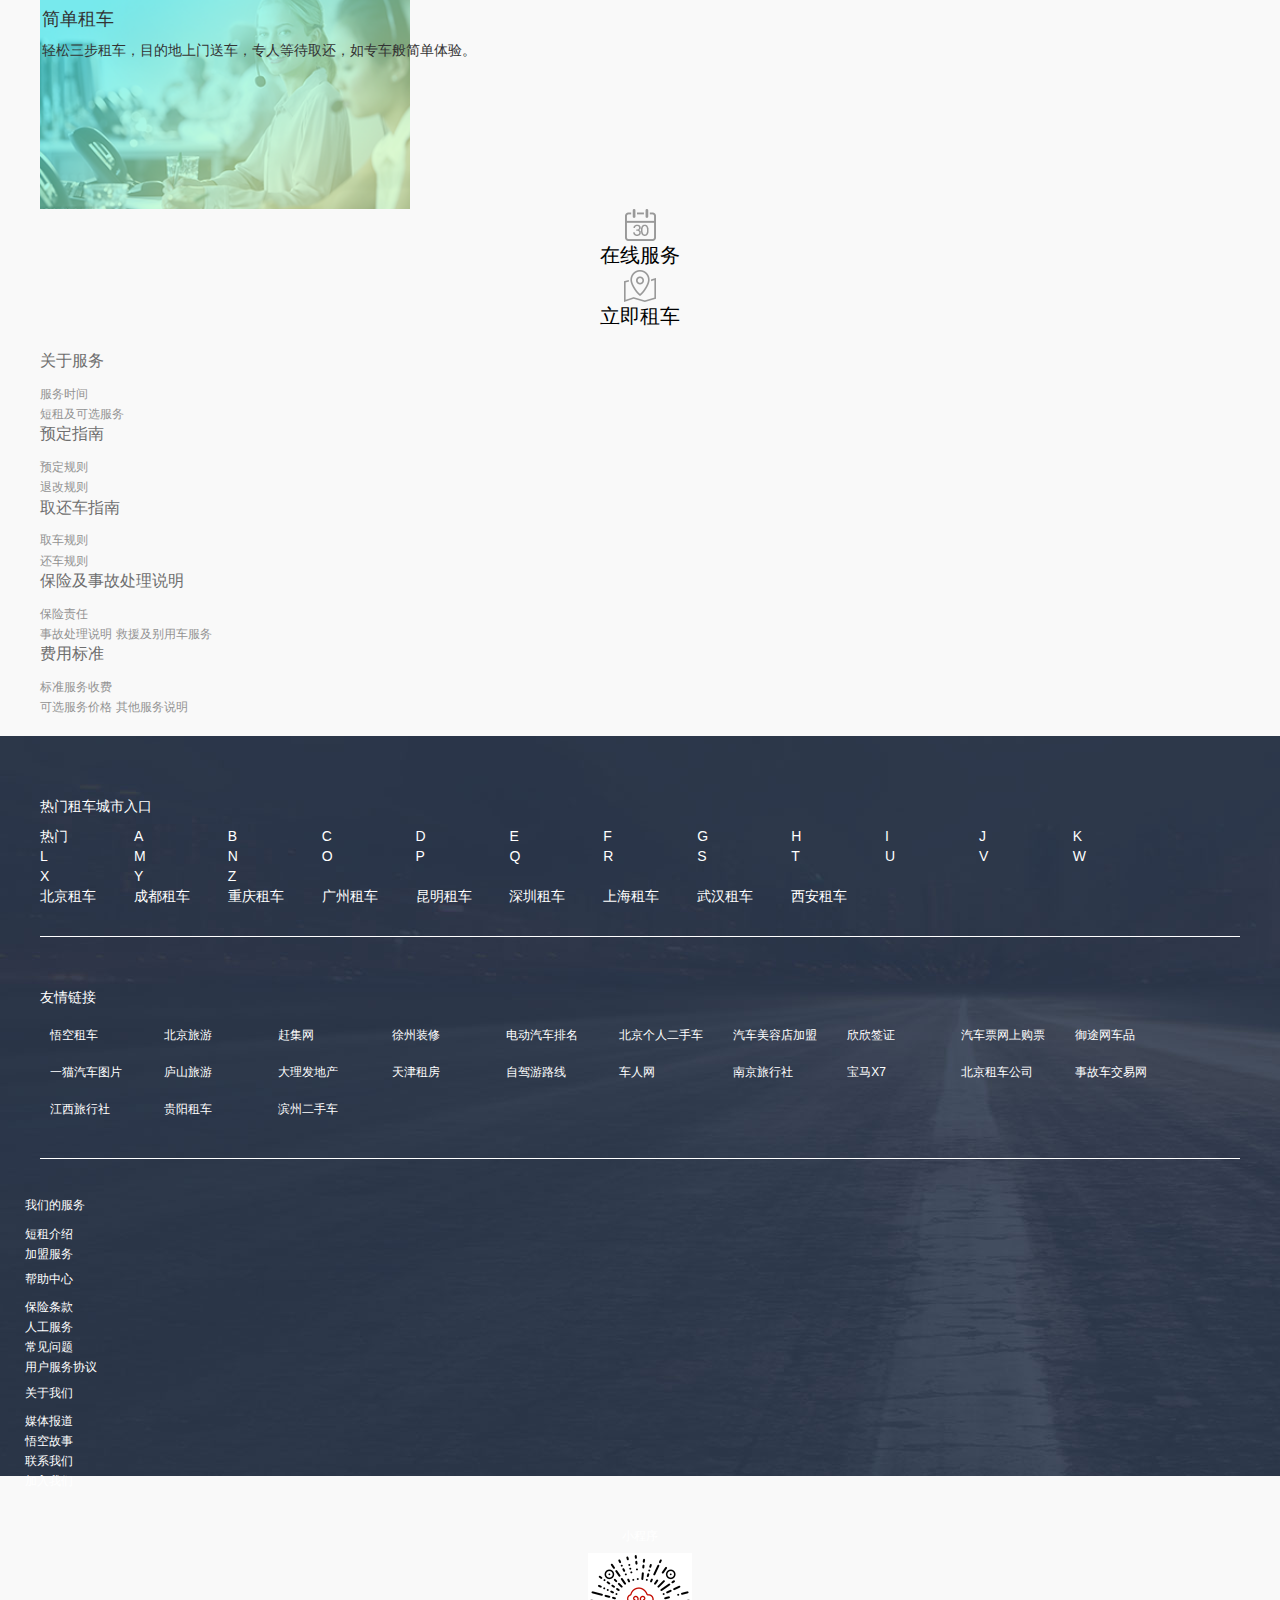
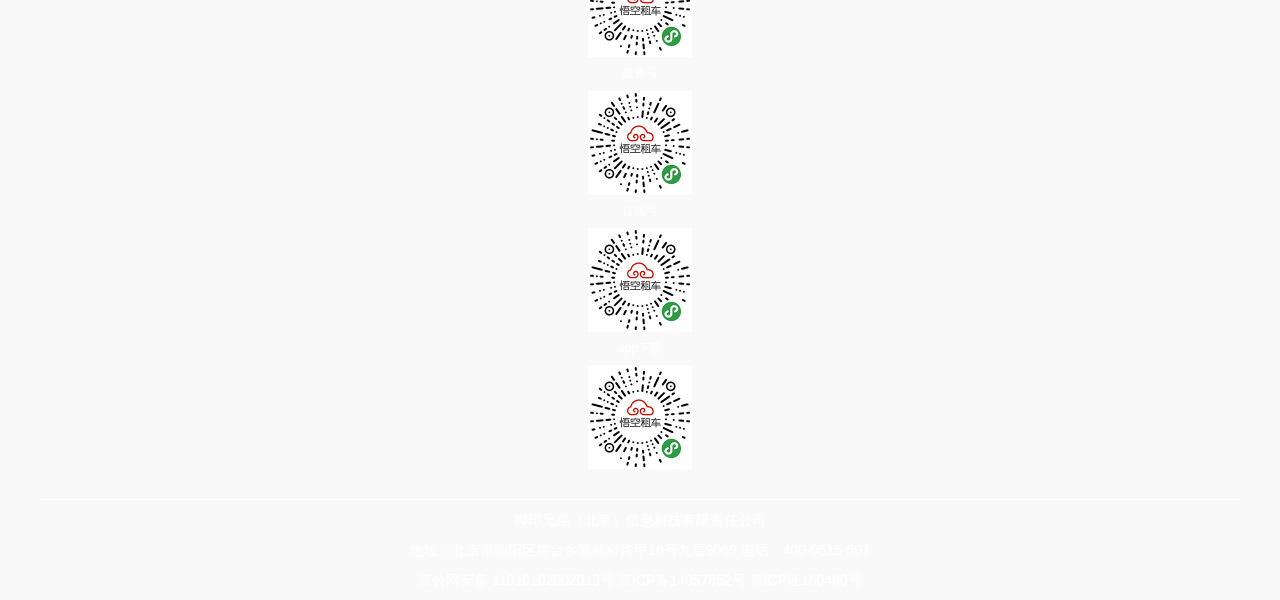
==== commit 6cd1f562: "ldl" ====
--- a/public/index.html
+++ b/public/index.html
@@ -33,6 +33,8 @@
                 </li>
             </ul>
             <ul class="nav-right">
+                <li id="welcome"></li>
+                <li id="signout"></li>
                 <li id="reg">快速注册</li>
                 <li id="login">登录</li>
                 <li id="mywk">我的悟空</li>
@@ -450,10 +452,13 @@
         </div>
     </div>
     <script>
+        (function(){
         var reg=document.getElementById("reg");
         var login=document.getElementById("login");
         var mywk=document.getElementById("mywk");
         var help=document.getElementById("help");
+        var welcome=document.getElementById("welcome");
+        var signout=document.getElementById("signout");
         reg.onclick=function(){
             location.href="reg.html"
         }
@@ -463,6 +468,17 @@
         help.onclick=function(){
             location.href="help.html"
         }
+        var uname=sessionStorage.getItem("uname")
+        if(uname){
+            reg.style="display:none";
+            login.style="display:none";
+            welcome.innerHTML=uname;
+            signout.innerHTML="注销";
+            signout.onclick=function(){
+               location.href="signout.html"
+            }
+        }
+        })()
     </script>
 </body>
 </html>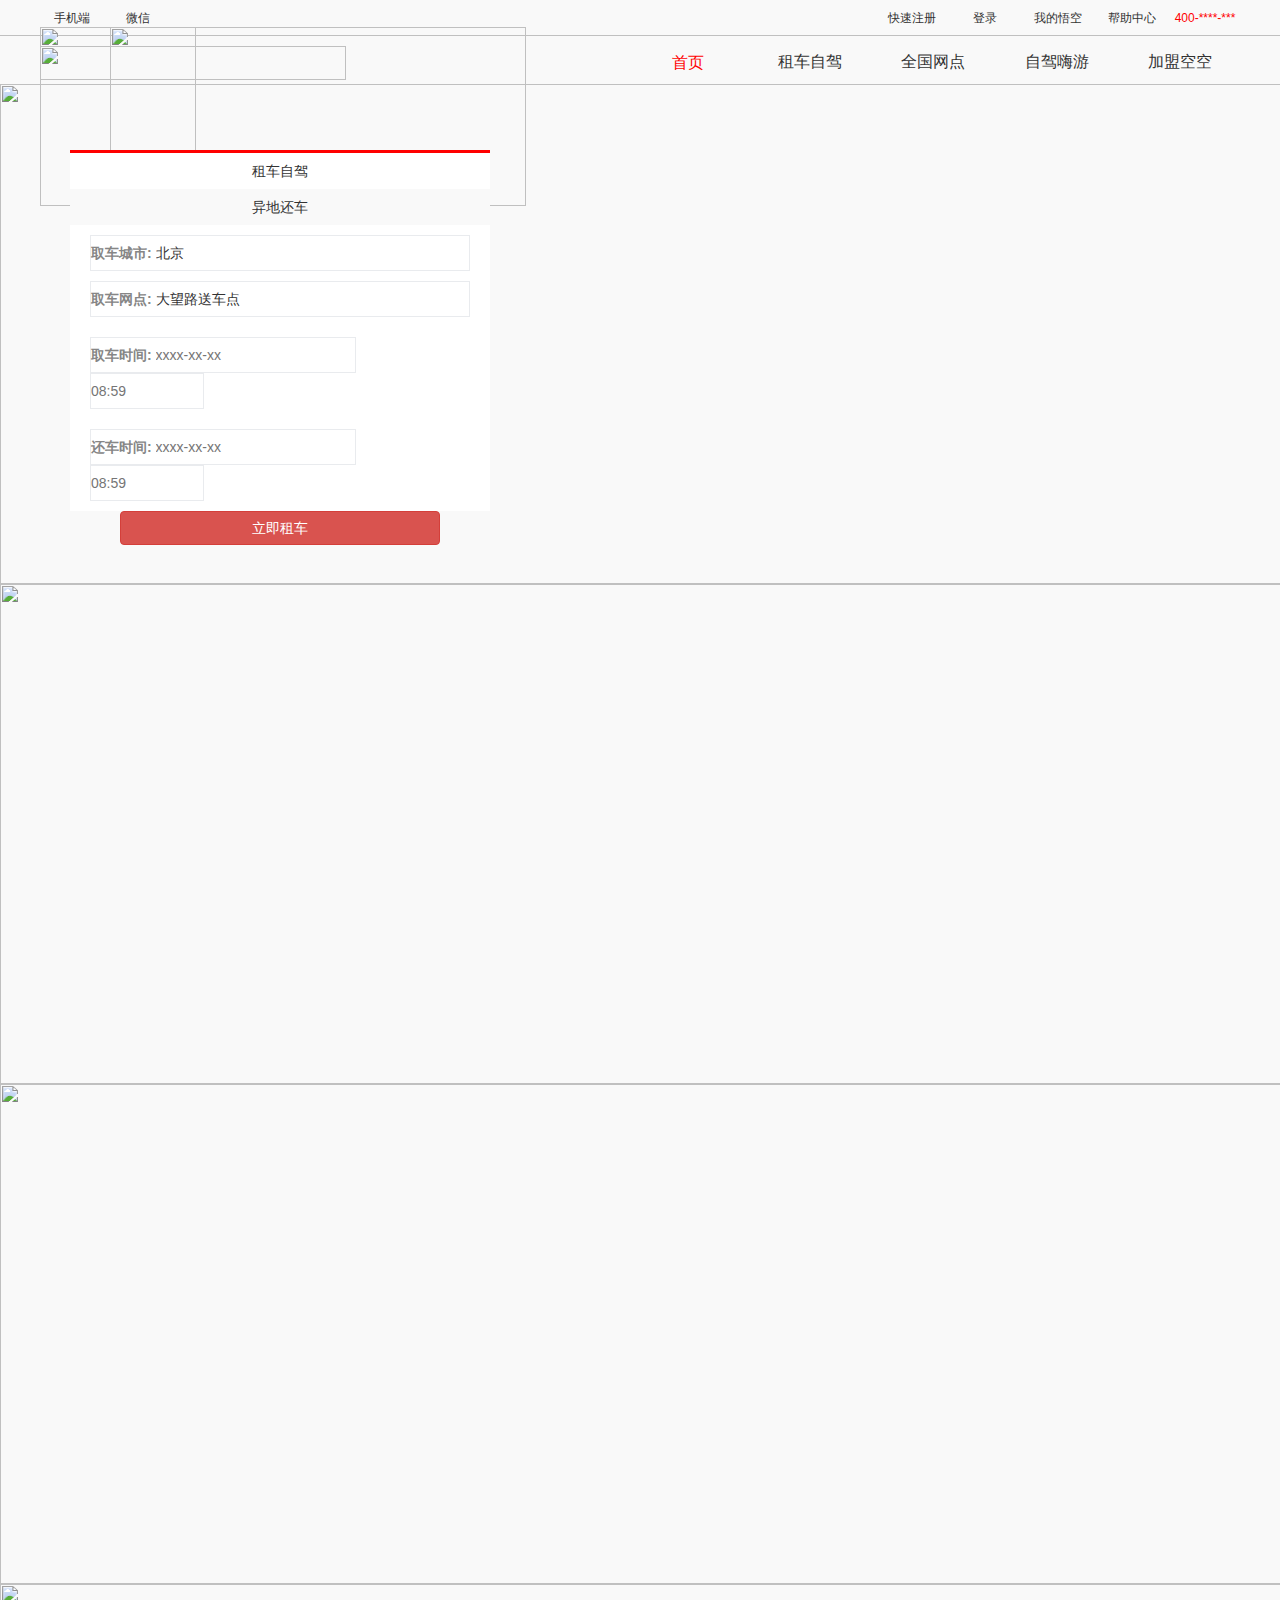
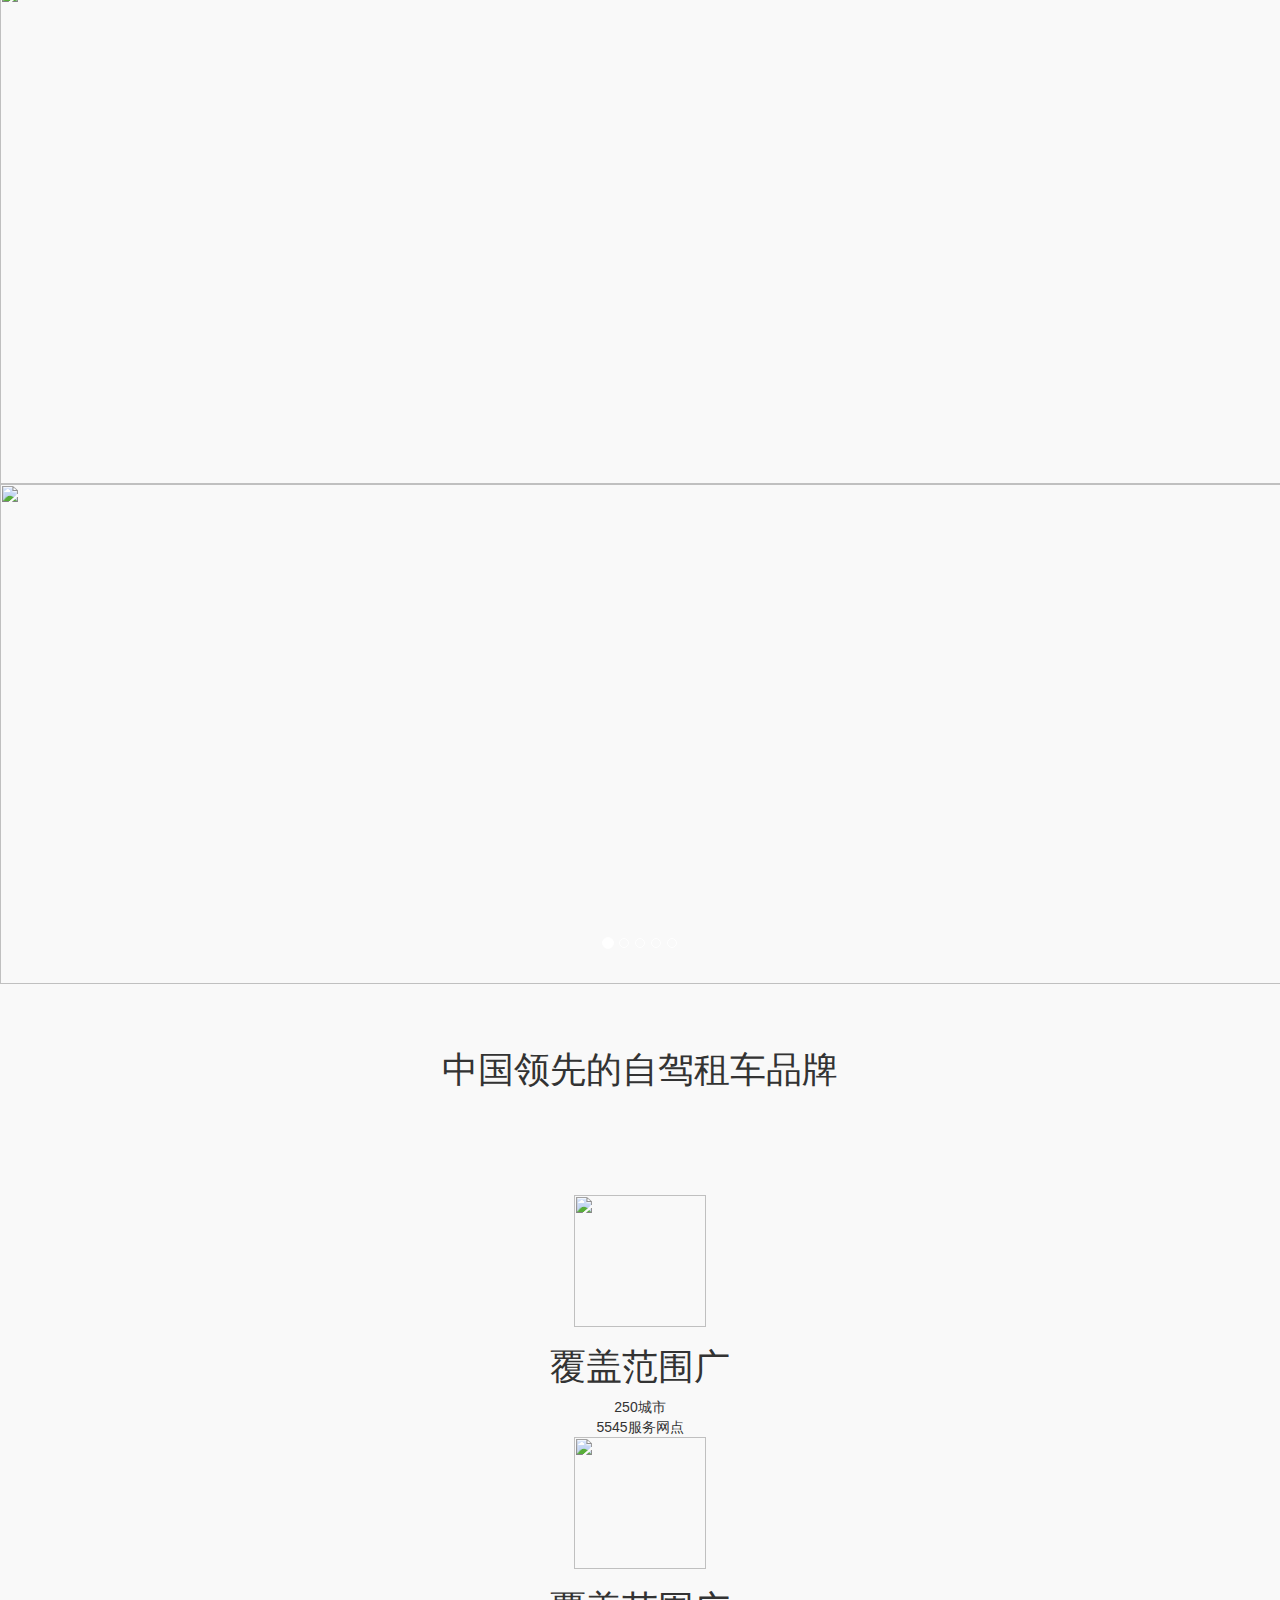
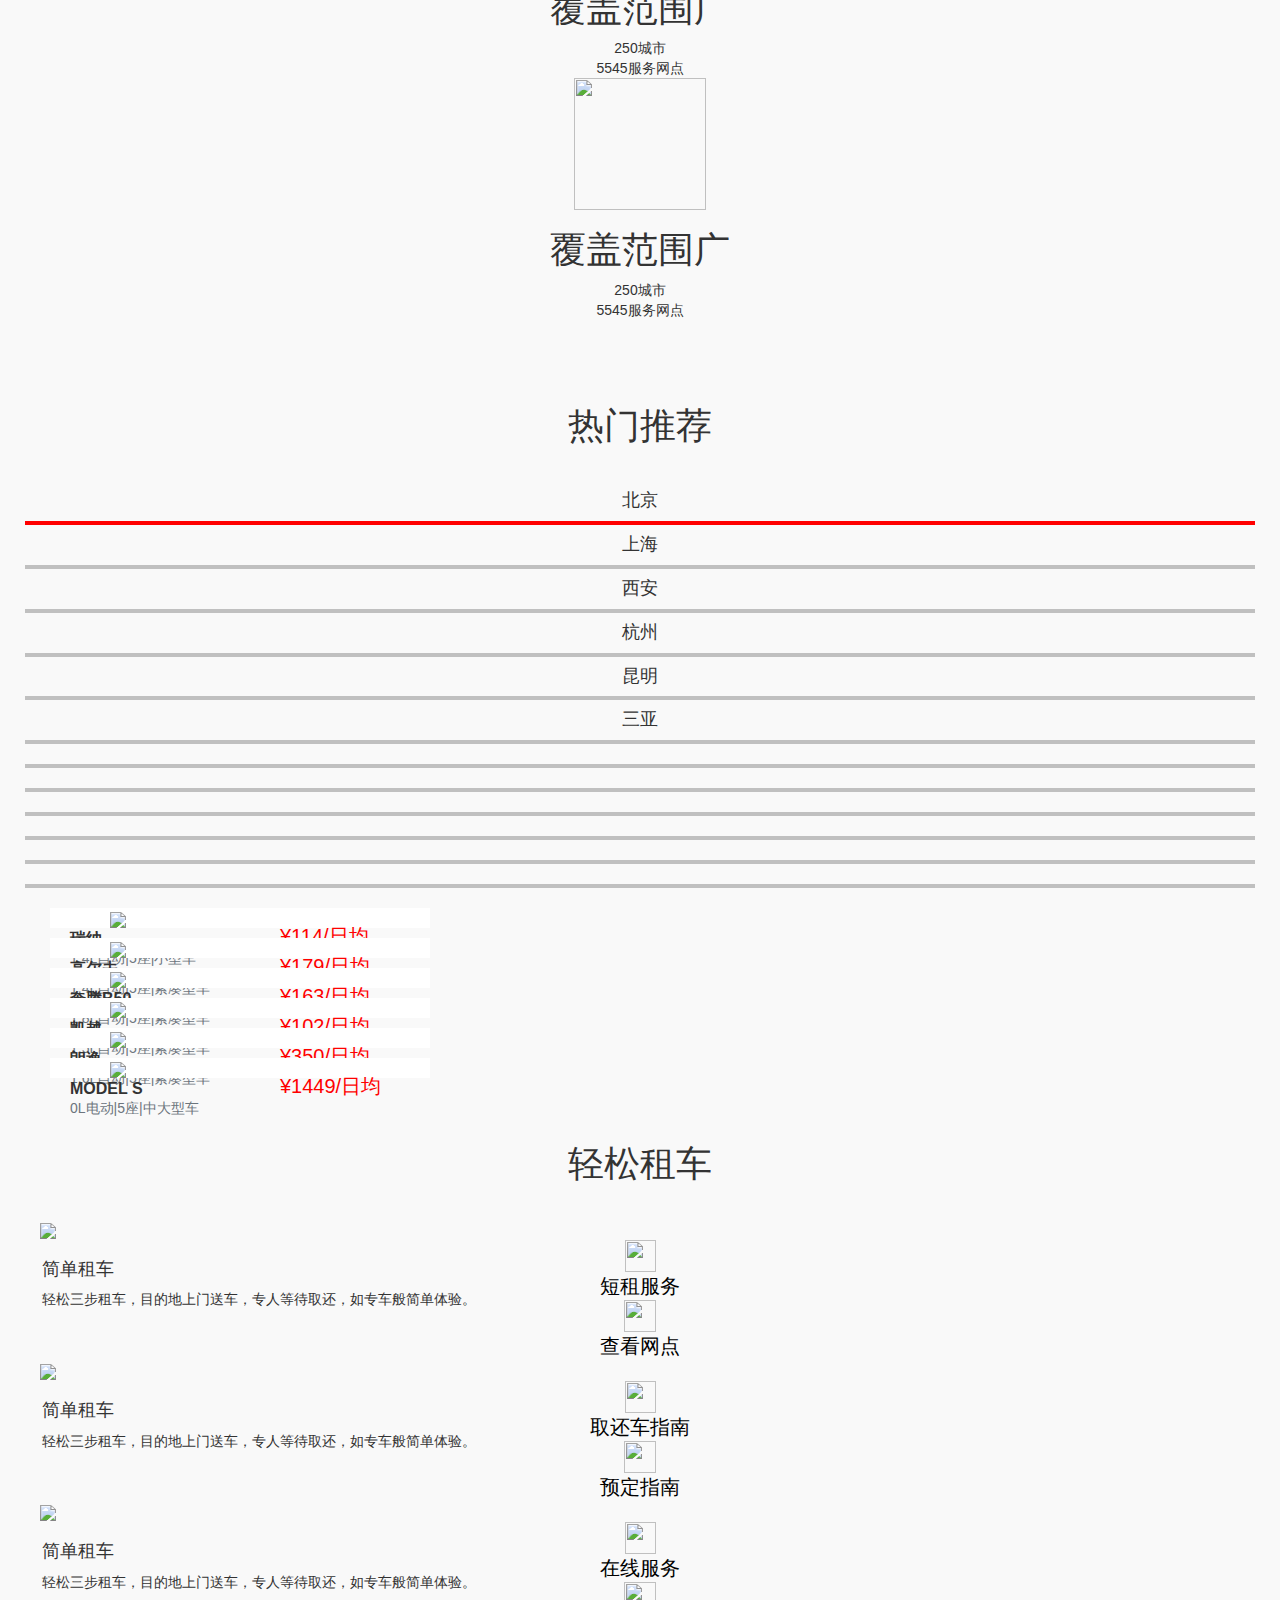
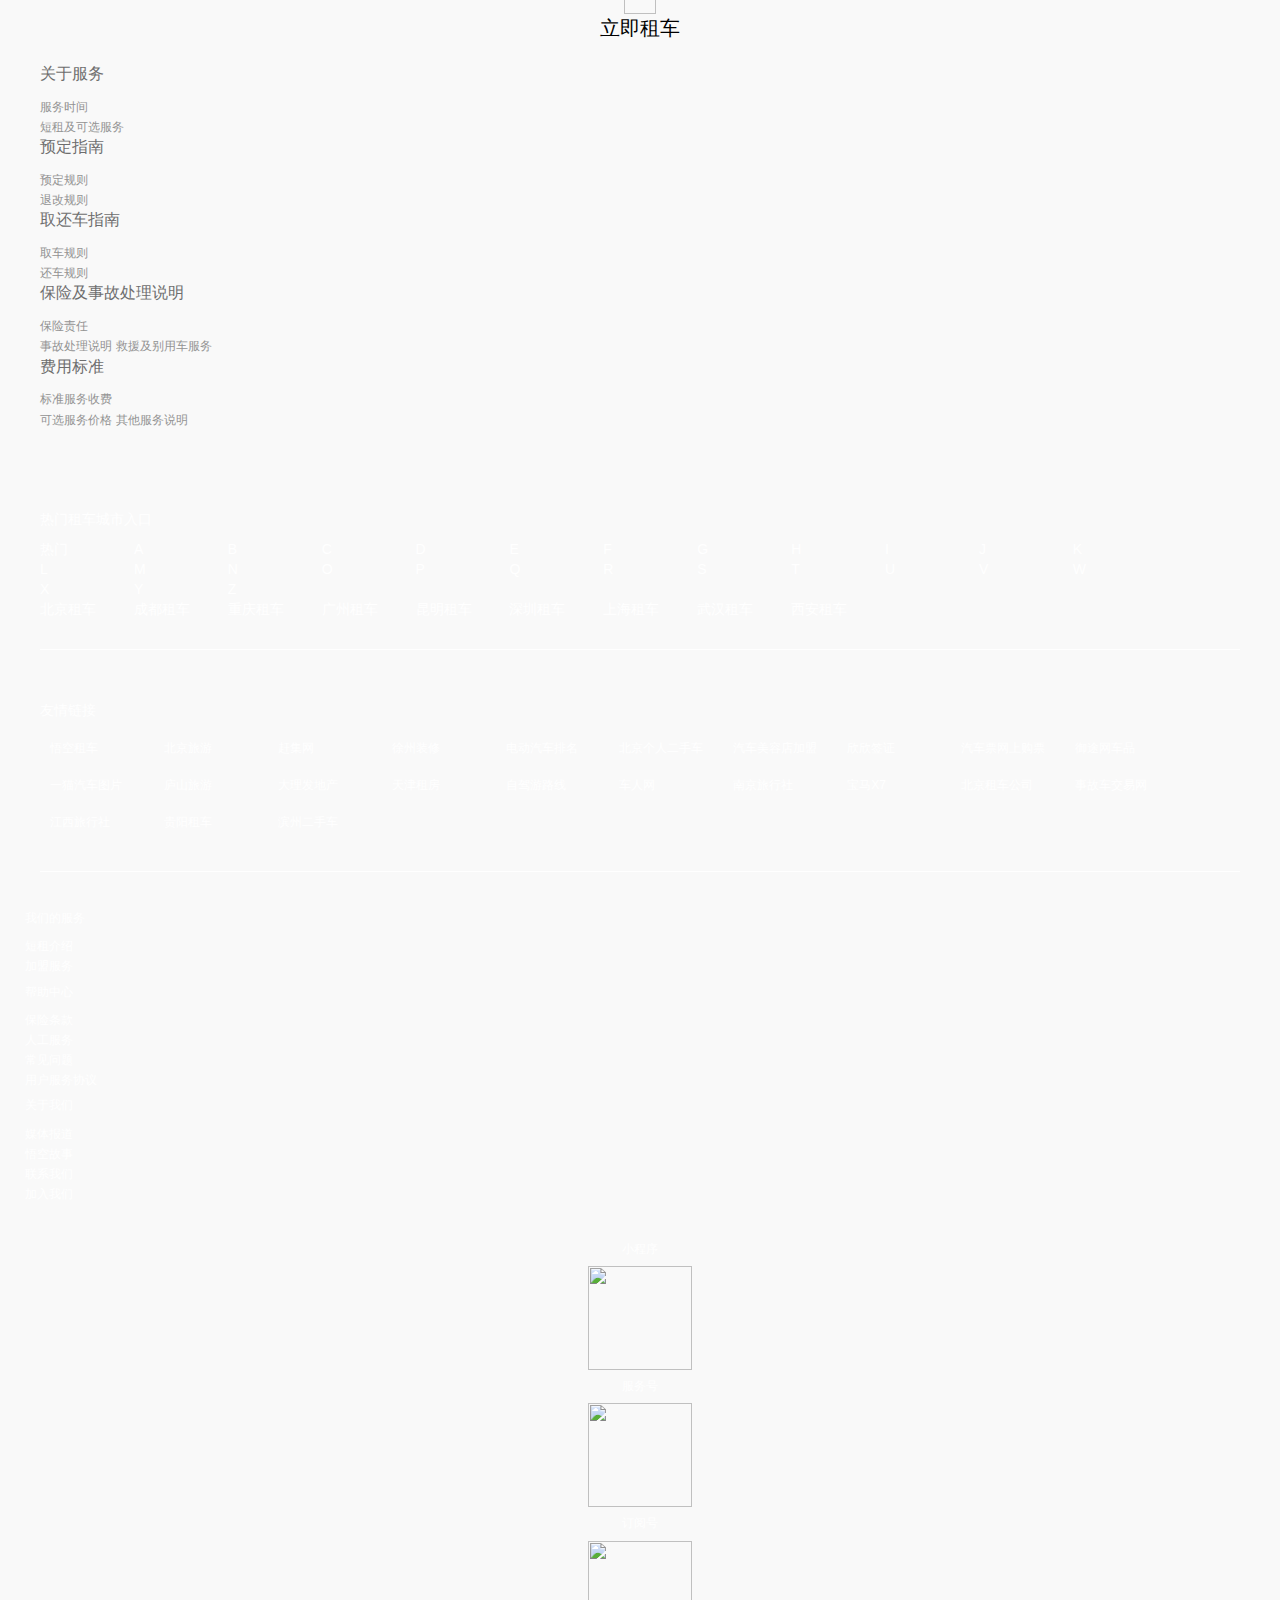
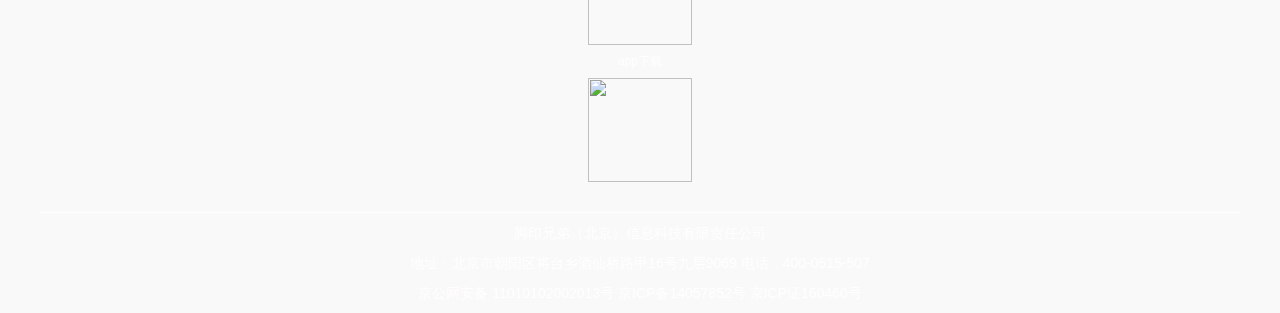
==== commit 130077b2: "ldl" ====
--- a/public/index.html
+++ b/public/index.html
@@ -19,17 +19,17 @@
             <ul class="nav-left">
                 <li>
                     <div class="header-phone">
-                        <img src="img/wukongzuche/daohang/phone.png" height="17" width="11"/> <span>手机端</span>
+                        <img src="http://127.0.0.1:4567/img/wukongzuche/daohang/phone.png" height="17" width="11"/> <span>手机端</span>
                     </div>
                     <div class="onover-phone d-none">
-                        <img src="img/wukongzuche/daohang/rent-app.png" height="179" width="156"/></div>
+                        <img src="http://127.0.0.1:4567/img/wukongzuche/daohang/rent-app.png" height="179" width="156"/></div>
                 </li>
                 <li>
                     <div class="header-weixin">
-                        <img src="img/wukongzuche/daohang/weixin.png" height="14" width="16"/><span>微信</span>
+                        <img src="http://127.0.0.1:4567/img/wukongzuche/daohang/weixin.png" height="14" width="16"/><span>微信</span>
                     </div>
                     <div class="onover-weixin d-none">
-                        <img src="img/wukongzuche/daohang/wx-qacode.png" height="179" width="416"/></div>
+                        <img src="http://127.0.0.1:4567/img/wukongzuche/daohang/wx-qacode.png" height="179" width="416"/></div>
                 </li>
             </ul>
             <ul class="nav-right">
@@ -45,7 +45,7 @@
     </header>
     <nav>
         <div class="big-header">
-            <img src="img/wukongzuche/daohang/logo.png" height="34" width="306"/>
+            <img src="http://127.0.0.1:4567/img/wukongzuche/daohang/logo.png" height="34" width="306"/>
             <ul class="big-header-tab">
                 <li class="active">首页</li>
                 <li>租车自驾</li>
@@ -60,15 +60,15 @@
         <!-- 轮播的图片-->
         <div class="carousel-inner">
             <div class="carousel-item active">
-                <img src="img/wukongzuche/shouyelunbo/lunbo1.JPEG" height="500" width="1920"/></div>
+                <img src="http://127.0.0.1:4567/img/wukongzuche/shouyelunbo/lunbo1.JPEG" height="500" width="1920"/></div>
             <div class="carousel-item">
-                <img src="img/wukongzuche/shouyelunbo/lunbo2.JPEG" height="500" width="1920"/></div>
+                <img src="http://127.0.0.1:4567/img/wukongzuche/shouyelunbo/lunbo2.JPEG" height="500" width="1920"/></div>
             <div class="carousel-item">
-                <img src="img/wukongzuche/shouyelunbo/lunbo3.JPEG" height="500" width="1920"/></div>
+                <img src="http://127.0.0.1:4567/img/wukongzuche/shouyelunbo/lunbo3.JPEG" height="500" width="1920"/></div>
             <div class="carousel-item">
-                <img src="img/wukongzuche/shouyelunbo/lunbo4.JPEG" height="500" width="1920"/></div>
+                <img src="http://127.0.0.1:4567/img/wukongzuche/shouyelunbo/lunbo4.JPEG" height="500" width="1920"/></div>
             <div class="carousel-item">
-                <img src="img/wukongzuche/shouyelunbo/lunbo5.jpg" height="500" width="1920"/></div>
+                <img src="http://127.0.0.1:4567/img/wukongzuche/shouyelunbo/lunbo5.jpg" height="500" width="1920"/></div>
         </div>
         <!-- 导航标识符-->
         <ul class="carousel-indicators ">
@@ -114,11 +114,11 @@
     </div>
     <div class="zc-slogan">
         <div>中国领先的自驾租车品牌</div>
-        <p><img src="img/wukongzuche/body/slogan.png" height="5" width="143"/></p>
+        <p><img src="http://127.0.0.1:4567/img/wukongzuche/body/slogan.png" height="5" width="143"/></p>
     </div>
     <div class="desc row">
         <div class="col-4 text-center">
-            <img src="img/wukongzuche/body/range_icon.png" height="132" width="132"/>
+            <img src="http://127.0.0.1:4567/img/wukongzuche/body/range_icon.png" height="132" width="132"/>
             <div class="description">
                 <h1>覆盖范围广</h1>
                 <p>250城市</p>
@@ -126,7 +126,7 @@
             </div>
         </div>
         <div class="col-4 text-center">
-            <img src="img/wukongzuche/body/range_icon.png" height="132" width="132"/>
+            <img src="http://127.0.0.1:4567/img/wukongzuche/body/range_icon.png" height="132" width="132"/>
             <div class="description">
                 <h1>覆盖范围广</h1>
                 <p>250城市</p>
@@ -134,7 +134,7 @@
             </div>
         </div>
         <div class="col-4 text-center">
-            <img src="img/wukongzuche/body/range_icon.png" height="132" width="132"/>
+            <img src="http://127.0.0.1:4567/img/wukongzuche/body/range_icon.png" height="132" width="132"/>
             <div class="description">
                 <h1>覆盖范围广</h1>
                 <p>250城市</p>
@@ -144,7 +144,7 @@
     </div>
     <div class="zc-slogan">
         <div>热门推荐</div>
-        <p><img src="img/wukongzuche/body/slogan.png" height="5" width="143"/></p>
+        <p><img src="http://127.0.0.1:4567/img/wukongzuche/body/slogan.png" height="5" width="143"/></p>
     </div>
     <div class="hot-recommend">
         <div class="row">
@@ -166,102 +166,102 @@
                 <div class="zc-model-item-brand">瑞纳</div>
                 <p class="zc-model-item-jianjie">1.4L自动|5座|小型车</p>
                 <p class="zc-model-item-price">¥114/日均</p>
-                <div class="zc-model-item-img"><img src="img/wukongzuche/body/beijing/1.jpg"  width="300px"/></div>
+                <div class="zc-model-item-img"><img src="http://127.0.0.1:4567/img/wukongzuche/body/beijing/1.jpg"  width="300px"/></div>
             </div>
             <div class="zc-model-item">
                 <div class="zc-model-item-brand">高尔夫</div>
                 <p class="zc-model-item-jianjie">1.4L自动|5座|紧凑型车</p>
                 <p class="zc-model-item-price">¥179/日均</p>
-                <div class="zc-model-item-img"><img src="img/wukongzuche/body/beijing/2.jpg"  width="300px"/></div>
+                <div class="zc-model-item-img"><img src="http://127.0.0.1:4567/img/wukongzuche/body/beijing/2.jpg"  width="300px"/></div>
             </div>
             <div class="zc-model-item">
                 <div class="zc-model-item-brand">奔腾B50</div>
                 <p class="zc-model-item-jianjie">1.8L自动|5座|紧凑型车</p>
                 <p class="zc-model-item-price">¥163/日均</p>
-                <div class="zc-model-item-img"><img src="img/wukongzuche/body/beijing/3.jpg"  width="300px"/></div>
+                <div class="zc-model-item-img"><img src="http://127.0.0.1:4567/img/wukongzuche/body/beijing/3.jpg"  width="300px"/></div>
             </div>
             <div class="zc-model-item">
                 <div class="zc-model-item-brand">凯越</div>
                 <p class="zc-model-item-jianjie">1.5L自动|5座|紧凑型车</p>
                 <p class="zc-model-item-price">¥102/日均</p>
-                <div class="zc-model-item-img"><img src="img/wukongzuche/body/beijing/4.jpg"  width="300px"/></div>
+                <div class="zc-model-item-img"><img src="http://127.0.0.1:4567/img/wukongzuche/body/beijing/4.jpg"  width="300px"/></div>
             </div>
             <div class="zc-model-item">
                 <div class="zc-model-item-brand">朗逸</div>
                 <p class="zc-model-item-jianjie">1.6L自动|5座|紧凑型车</p>
                 <p class="zc-model-item-price">¥350/日均</p>
-                <div class="zc-model-item-img"><img src="img/wukongzuche/body/beijing/5.jpg"  width="300px"/></div>
+                <div class="zc-model-item-img"><img src="http://127.0.0.1:4567/img/wukongzuche/body/beijing/5.jpg"  width="300px"/></div>
             </div>
             <div class="zc-model-item">
                 <div class="zc-model-item-brand">MODEL S</div>
                 <p class="zc-model-item-jianjie">0L电动|5座|中大型车</p>
                 <p class="zc-model-item-price">¥1449/日均</p>
-                <div class="zc-model-item-img"><img src="img/wukongzuche/body/beijing/6.jpg"  width="300px"/></div>
+                <div class="zc-model-item-img"><img src="http://127.0.0.1:4567/img/wukongzuche/body/beijing/6.jpg"  width="300px"/></div>
             </div>
         </div>
     </div>
     <div class="zc-slogan">
         <div>轻松租车</div>
-        <p><img src="img/wukongzuche/body/slogan.png" height="5" width="143"/></p>
+        <p><img src="http://127.0.0.1:4567/img/wukongzuche/body/slogan.png" height="5" width="143"/></p>
     </div>
     <div class="zc-serve mb-5">
         <div class="zc-serve-item row">
             <div class="col-4">
                 <div>
-                    <img src="img/wukongzuche/body/img_1.png"  width="370"/>
+                    <img src="http://127.0.0.1:4567/img/wukongzuche/body/img_1.png"  width="370"/>
                     <div class="zx-serve-item-imgdesc p-3">
-                        <img src="img/wukongzuche/body/zuoshang.png" height="15" width="15"/>
+                        <img src="http://127.0.0.1:4567/img/wukongzuche/body/zuoshang.png" height="15" width="15"/>
                         <h4>简单租车</h4>
                         <span>轻松三步租车，目的地上门送车，专人等待取还，如专车般简单体验。</span>
                     </div>
                 </div>
                 <div class="d-flex justify-content-around m-3">
                     <div>
-                        <img src="img/wukongzuche/body/duanzu.png" height="32" width="31"/><br>
+                        <img src="http://127.0.0.1:4567/img/wukongzuche/body/duanzu.png" height="32" width="31"/><br>
                         <a href="#">短租服务</a>
                     </div>
                     <div>
-                        <img src="img/wukongzuche/body/weizhi.png" height="32" width="32"/><br>
+                        <img src="http://127.0.0.1:4567/img/wukongzuche/body/weizhi.png" height="32" width="32"/><br>
                         <a href="#">查看网点</a>
                     </div>
                 </div>
             </div>
             <div class="col-4">
                 <div>
-                    <img src="img/wukongzuche/body/img_2.png"  width="370"/>
+                    <img src="http://127.0.0.1:4567/img/wukongzuche/body/img_2.png"  width="370"/>
                     <div class="zx-serve-item-imgdesc p-3">
-                        <img src="img/wukongzuche/body/zuoshang.png" height="15" width="15"/>
+                        <img src="http://127.0.0.1:4567/img/wukongzuche/body/zuoshang.png" height="15" width="15"/>
                         <h4>简单租车</h4>
                         <span>轻松三步租车，目的地上门送车，专人等待取还，如专车般简单体验。</span>
                     </div>
                 </div>
                 <div class="d-flex justify-content-around m-3">
                     <div>
-                        <img src="img/wukongzuche/body/duanzu.png" height="32" width="31"/><br>
+                        <img src="http://127.0.0.1:4567/img/wukongzuche/body/duanzu.png" height="32" width="31"/><br>
                         <a href="#">取还车指南</a>
                     </div>
                     <div>
-                        <img src="img/wukongzuche/body/weizhi.png" height="32" width="32"/><br>
+                        <img src="http://127.0.0.1:4567/img/wukongzuche/body/weizhi.png" height="32" width="32"/><br>
                         <a href="#">预定指南</a>
                     </div>
                 </div>
             </div>
             <div class="col-4">
                 <div>
-                    <img src="img/wukongzuche/body/img_3.png"  width="370"/>
+                    <img src="http://127.0.0.1:4567/img/wukongzuche/body/img_3.png"  width="370"/>
                     <div class="zx-serve-item-imgdesc p-3">
-                        <img src="img/wukongzuche/body/zuoshang.png" height="15" width="15"/>
+                        <img src="http://127.0.0.1:4567/img/wukongzuche/body/zuoshang.png" height="15" width="15"/>
                         <h4>简单租车</h4>
                         <span>轻松三步租车，目的地上门送车，专人等待取还，如专车般简单体验。</span>
                     </div>
                 </div>
                 <div class="d-flex justify-content-around m-3">
                     <div>
-                        <img src="img/wukongzuche/body/duanzu.png" height="32" width="31"/><br>
+                        <img src="http://127.0.0.1:4567/img/wukongzuche/body/duanzu.png" height="32" width="31"/><br>
                         <a href="#">在线服务</a>
                     </div>
                     <div>
-                        <img src="img/wukongzuche/body/weizhi.png" height="32" width="32"/><br>
+                        <img src="http://127.0.0.1:4567/img/wukongzuche/body/weizhi.png" height="32" width="32"/><br>
                         <a href="#">立即租车</a>
                     </div>
                 </div>
@@ -272,7 +272,7 @@
         <ul class="rightAside-box">
             <li class="box-dingdan">
                 <a href="#">
-                    <img class="pl-1" src="img/wukongzuche/rightaside/order.png"  width="14"/>
+                    <img class="pl-1" src="http://127.0.0.1:4567/img/wukongzuche/rightaside/order.png"  width="14"/>
                     <br>
                      <span class="pl-1">订</span>
                     <br>
@@ -420,25 +420,25 @@
                     <div class="col-3">
                         <h6>小程序</h6>
                         <div>
-                            <img src="img/wukongzuche/footer/xiaochengxu.png" height="104" width="104"/>
+                            <img src="http://127.0.0.1:4567/img/wukongzuche/footer/xiaochengxu.png" height="104" width="104"/>
                         </div>
                     </div>
                     <div class="col-3">
                         <h6>服务号</h6>
                         <div>
-                            <img src="img/wukongzuche/footer/xiaochengxu.png" height="104" width="104"/>
+                            <img src="http://127.0.0.1:4567/img/wukongzuche/footer/xiaochengxu.png" height="104" width="104"/>
                         </div>
                     </div>
                     <div class="col-3">
                         <h6>订阅号</h6>
                         <div>
-                            <img src="img/wukongzuche/footer/xiaochengxu.png" height="104" width="104"/>
+                            <img src="http://127.0.0.1:4567/img/wukongzuche/footer/xiaochengxu.png" height="104" width="104"/>
                         </div>
                     </div>
                     <div class="col-3">
                         <h6>app下载</h6>
                         <div>
-                            <img src="img/wukongzuche/footer/xiaochengxu.png" height="104" width="104"/>
+                            <img src="http://127.0.0.1:4567/img/wukongzuche/footer/xiaochengxu.png" height="104" width="104"/>
                         </div>
                     </div>
                 </div>
@@ -453,31 +453,31 @@
     </div>
     <script>
         (function(){
-        var reg=document.getElementById("reg");
-        var login=document.getElementById("login");
-        var mywk=document.getElementById("mywk");
-        var help=document.getElementById("help");
-        var welcome=document.getElementById("welcome");
-        var signout=document.getElementById("signout");
-        reg.onclick=function(){
-            location.href="reg.html"
-        }
-        login.onclick=function(){
-            location.href="login.html"
-        }
-        help.onclick=function(){
-            location.href="help.html"
-        }
-        var uname=sessionStorage.getItem("uname")
-        if(uname){
-            reg.style="display:none";
-            login.style="display:none";
-            welcome.innerHTML=uname;
-            signout.innerHTML="注销";
-            signout.onclick=function(){
-               location.href="signout.html"
+            var reg=document.getElementById("reg");
+            var login=document.getElementById("login");
+            var mywk=document.getElementById("mywk");
+            var help=document.getElementById("help");
+            var welcome=document.getElementById("welcome");
+            var signout=document.getElementById("signout");
+            reg.onclick=function(){
+                location.href="reg.html"
             }
-        }
+            login.onclick=function(){
+                location.href="login.html"
+            }
+            help.onclick=function(){
+                location.href="help.html"
+            }
+            var uname=sessionStorage.getItem("uname")
+            if(uname){
+                reg.style="display:none";
+                login.style="display:none";
+                welcome.innerHTML=uname;
+                signout.innerHTML="注销";
+                signout.onclick=function(){
+                    location.href="signout.html"
+                }
+            }
         })()
     </script>
 </body>
--- a/public/css/footer.css
+++ b/public/css/footer.css
@@ -29,7 +29,7 @@
 }
 div.zc-footer div.zc-footer-state{
     color:#ffffff;
-    background:url(../img/wukongzuche/footer/rectangle.png) no-repeat;
+    background:url(http://127.0.0.1:4567/img/wukongzuche/footer/rectangle.png) no-repeat;
 }
 div.zc-footer div.zc-footer-state>div{
     width:1200px;
